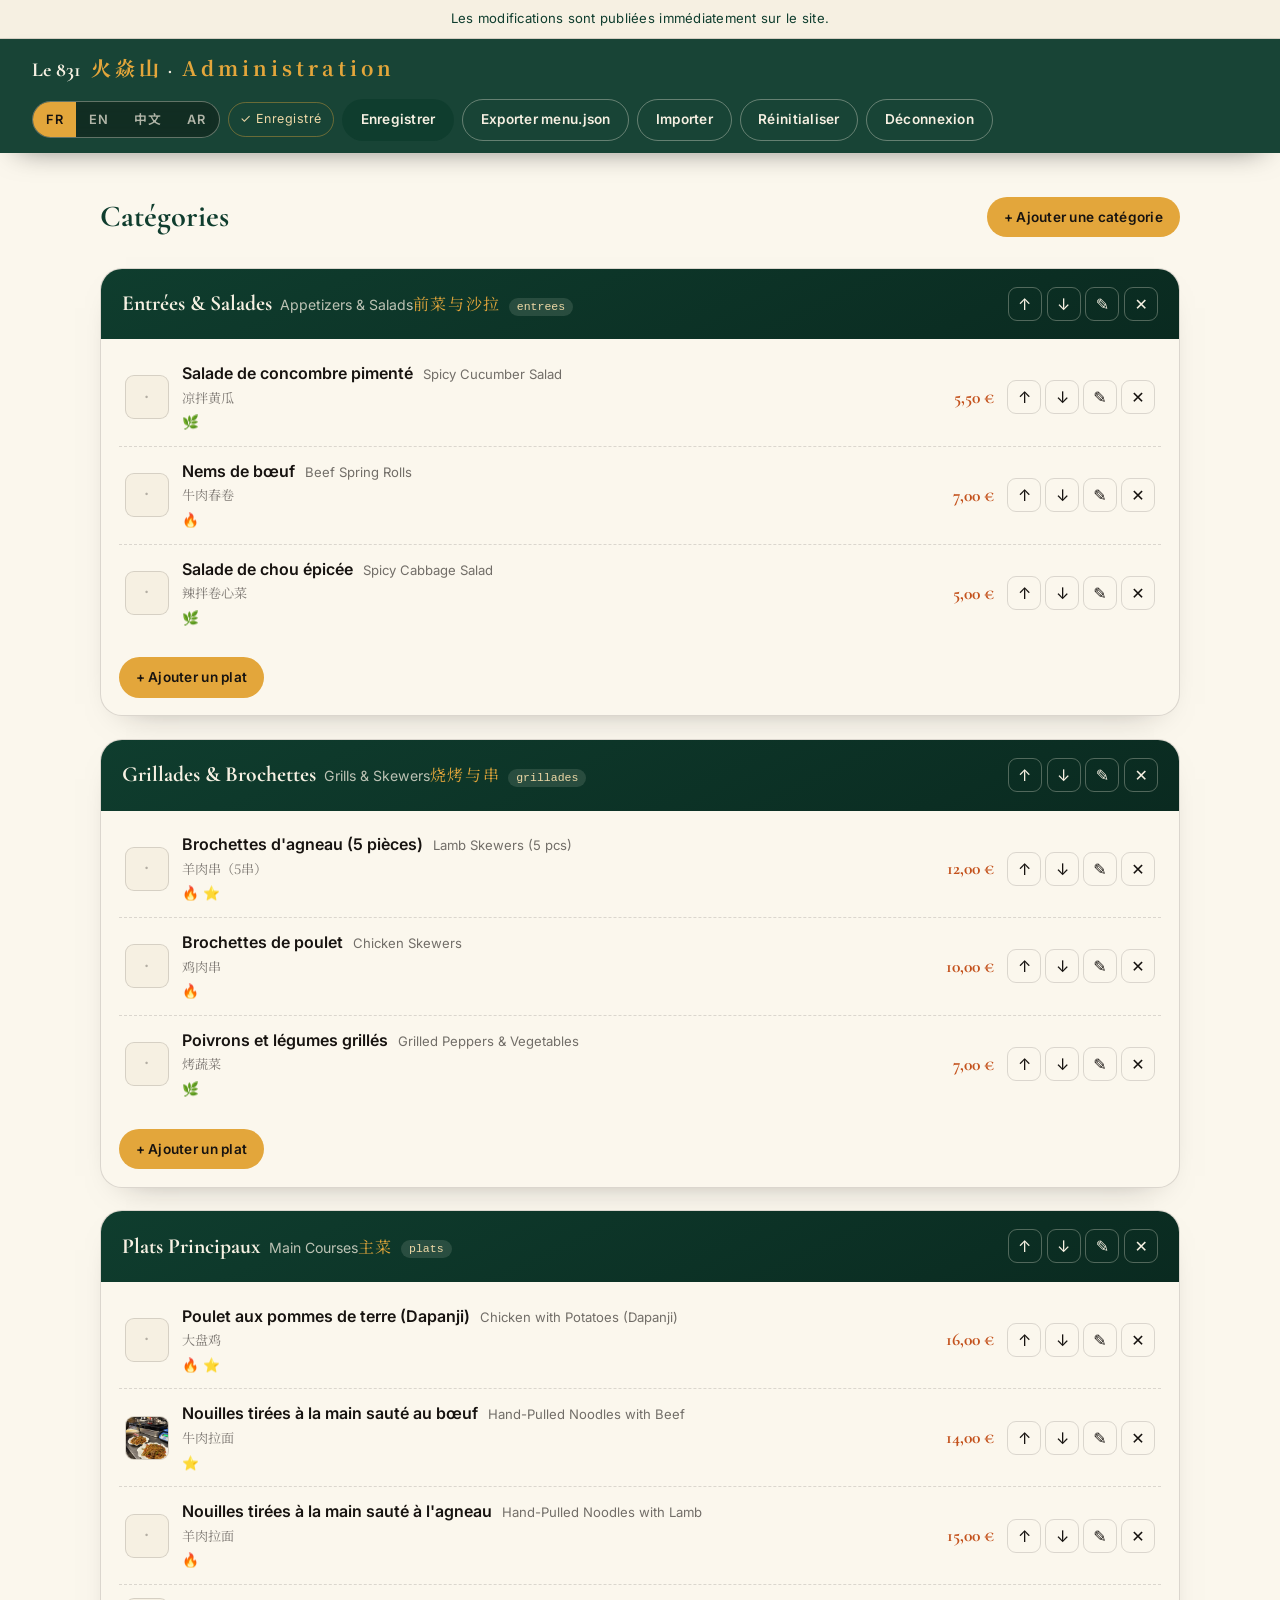
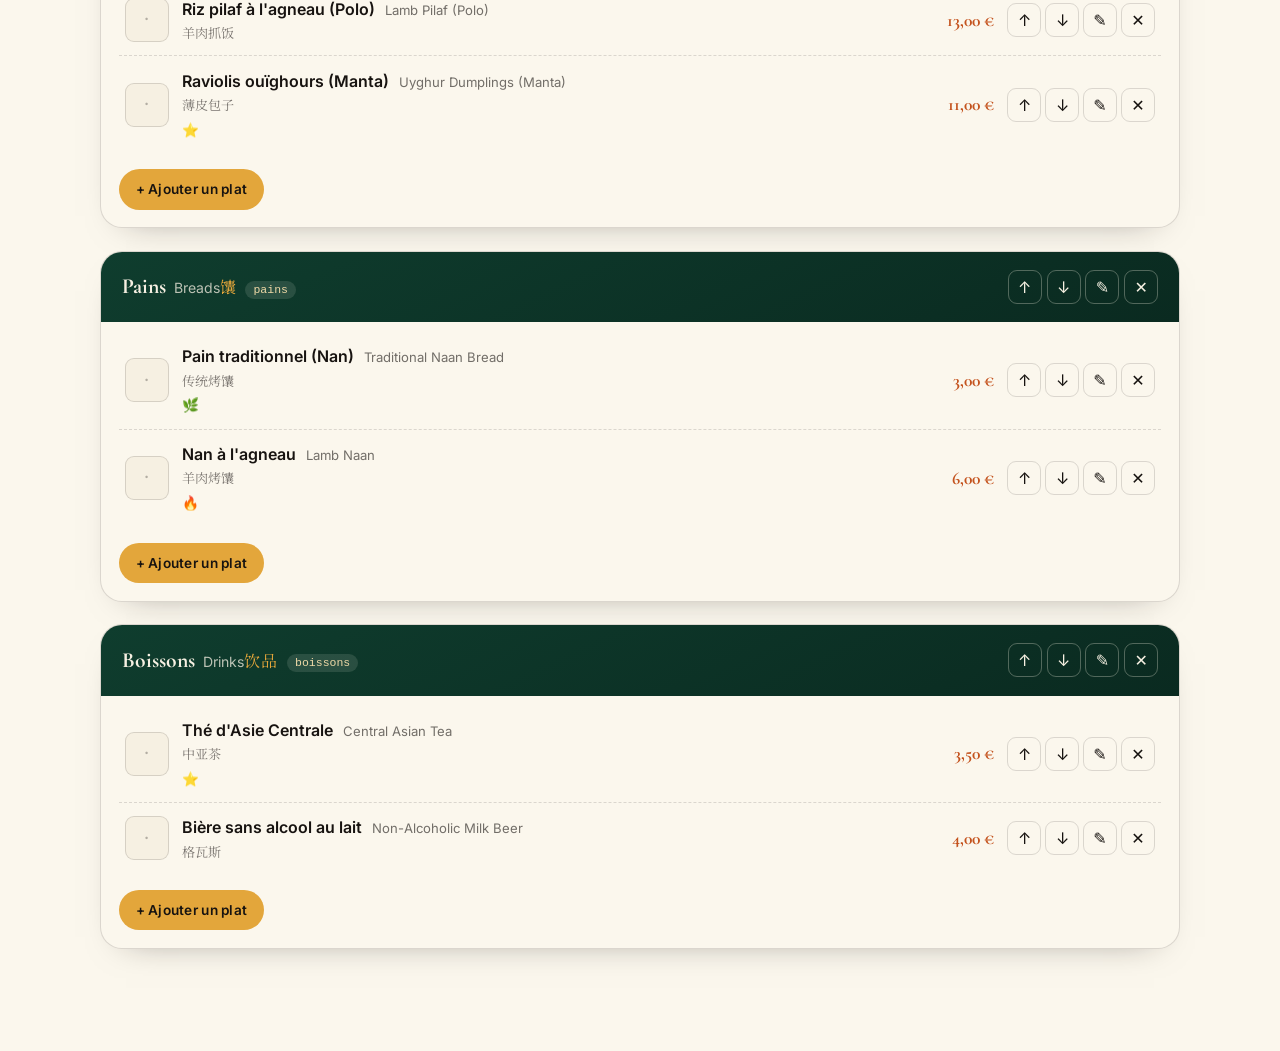
==== admin.html @ c9c0ef74 "Ajout admin menu (admin.html + server.js API /api/menu), design Braise & Jade, menu v4 - admin.html " ====
<!DOCTYPE html>
<html lang="fr">
<head>
  <meta charset="UTF-8">
  <meta name="viewport" content="width=device-width, initial-scale=1.0">
  <meta name="robots" content="noindex, nofollow">
  <title>Administration du menu — Le 831</title>
  <link rel="preconnect" href="https://fonts.googleapis.com">
  <link rel="preconnect" href="https://fonts.gstatic.com" crossorigin>
  <link href="https://fonts.googleapis.com/css2?family=Cormorant+Garamond:ital,wght@0,500;0,600;0,700;1,500&family=Inter:wght@400;500;600&family=Noto+Sans+SC:wght@400;500&family=Noto+Serif+SC:wght@600;700&family=Noto+Naskh+Arabic:wght@500;600;700&family=Noto+Sans+Arabic:wght@400;500&display=swap" rel="stylesheet">
  <link rel="stylesheet" href="assets/css/style.css">
  <style>
    /* ============ Administration — Braise & Jade (reprend les vars de style.css) ============ */
    body { background: var(--paper); }
    [hidden] { display: none !important; }

    .login {
      min-height: 100vh;
      display: grid;
      place-items: center;
      padding: 1.5rem;
      background:
        radial-gradient(90% 70% at 100% 0%, rgba(196, 83, 30, 0.18), transparent 60%),
        radial-gradient(90% 70% at 0% 100%, rgba(196, 146, 59, 0.16), transparent 55%),
        var(--ivory);
    }
    .login-card {
      width: min(420px, 100%);
      padding: 2.4rem 2rem;
      border-radius: var(--radius-lg);
      background: var(--paper);
      border: 1px solid var(--line);
      box-shadow: var(--shadow);
      text-align: center;
    }
    .login-card h1 {
      font-family: var(--font-display);
      font-size: 2rem;
      font-weight: 700;
      color: var(--jade);
    }
    .login-card .zh { font-family: "Noto Serif SC", serif; color: var(--gold); letter-spacing: 0.3em; }
    .login-sub { font-size: 0.9rem; color: rgba(23,19,16,0.6); margin: 0.4rem 0 1.6rem; }
    .login-card label { display: block; text-align: left; font-size: 0.78rem; font-weight: 600; letter-spacing: 0.1em; text-transform: uppercase; color: var(--ember); margin-bottom: 0.35rem; }
    .login-card input {
      width: 100%;
      padding: 0.75rem 1rem;
      font: inherit;
      border: 1.5px solid var(--line);
      border-radius: var(--radius);
      background: var(--ivory);
      margin-bottom: 1.1rem;
    }
    .login-card input:focus { border-color: var(--jade); outline: none; }
    .login-card .btn { width: 100%; }

    .admin-bar {
      position: sticky;
      top: 0;
      z-index: 50;
      display: flex;
      flex-wrap: wrap;
      align-items: center;
      gap: 0.7rem 1rem;
      padding: 0.8rem clamp(1rem, 4vw, 2rem);
      background: rgba(15, 61, 46, 0.96);
      backdrop-filter: blur(10px);
      color: var(--ivory);
      box-shadow: 0 1px 0 rgba(246,240,226,0.08), 0 12px 30px -18px rgba(0,0,0,0.6);
    }
    .admin-bar-brand {
      font-family: var(--font-display);
      font-size: 1.25rem;
      font-weight: 700;
      margin-right: auto;
      color: var(--ivory);
    }
    .admin-bar-brand span { font-family: "Noto Serif SC", serif; color: var(--gold-soft); letter-spacing: 0.2em; margin-left: 0.3rem; }
    .admin-bar-actions { display: flex; flex-wrap: wrap; align-items: center; gap: 0.5rem; }
    .admin-bar .btn { padding: 0.55rem 1.1rem; font-size: 0.85rem; }
    .admin-bar .btn-line { border-color: rgba(246,240,226,0.35); color: var(--ivory); }
    .admin-bar .btn-line:hover { border-color: var(--gold-soft); color: var(--gold-pale); }
    .status { font-size: 0.78rem; letter-spacing: 0.04em; color: var(--gold-pale); padding: 0.4rem 0.7rem; border: 1px solid rgba(227,166,59,0.4); border-radius: 999px; white-space: nowrap; }
    .status.err { color: var(--ember); border-color: rgba(196,83,30,0.5); }
    .publish-note { background: var(--ivory); border-bottom: 1px solid var(--line); color: var(--jade); font-size: 0.82rem; padding: 0.5rem clamp(1rem, 4vw, 2rem); text-align: center; letter-spacing: 0.02em; }

    .admin-main { width: min(1080px, 100% - 2rem); margin-inline: auto; padding-block: 2.4rem 5rem; }
    .toolbar { display: flex; align-items: center; justify-content: space-between; gap: 1rem; margin-bottom: 1.6rem; }
    .toolbar h2 { font-family: var(--font-display); font-size: 1.9rem; font-weight: 700; color: var(--jade); }

    .cat-card {
      border: 1px solid var(--line);
      border-radius: var(--radius-lg);
      background: var(--paper);
      box-shadow: 0 14px 34px -26px rgba(23,19,16,0.5);
      margin-bottom: 1.4rem;
      overflow: hidden;
    }
    .cat-head {
      display: flex;
      align-items: center;
      gap: 1rem;
      padding: 1.1rem 1.3rem;
      background: linear-gradient(155deg, var(--jade), var(--jade-deep));
      color: var(--ivory);
    }
    .cat-title { margin-right: auto; }
    .cat-name { font-family: var(--font-display); font-size: 1.35rem; font-weight: 700; }
    .cat-name-en { font-size: 0.88rem; opacity: 0.75; margin-left: 0.5rem; }
    .cat-zh { font-family: "Noto Serif SC", serif; color: var(--gold-soft); letter-spacing: 0.1em; }
    .cat-id { font-family: ui-monospace, monospace; font-size: 0.72rem; color: var(--gold-pale); background: rgba(246,240,226,0.12); padding: 0.15rem 0.5rem; border-radius: 999px; margin-left: 0.5rem; }
    .cat-actions { display: flex; gap: 0.3rem; }

    .icon-btn {
      display: inline-grid;
      place-items: center;
      width: 34px; height: 34px;
      border-radius: 9px;
      border: 1px solid var(--line);
      background: transparent;
      font-size: 1rem;
      line-height: 1;
      color: var(--ink);
      transition: all 0.2s var(--ease);
    }
    .cat-head .icon-btn { border-color: rgba(246,240,226,0.3); color: var(--ivory); }
    .icon-btn:hover { border-color: var(--gold-soft); color: var(--gold-soft); transform: translateY(-1px); }
    .icon-btn.danger:hover { border-color: var(--ember); color: var(--ember); background: rgba(196,83,30,0.1); }

    .items { padding: 0.6rem 1.1rem; }
    .item {
      display: grid;
      grid-template-columns: 44px 1fr auto auto;
      align-items: center;
      gap: 0.8rem;
      padding: 0.7rem 0.4rem;
      border-bottom: 1px dashed var(--line);
    }
    .item:last-child { border-bottom: none; }
    .item-thumb {
      width: 44px; height: 44px;
      border-radius: 9px;
      overflow: hidden;
      background: var(--ivory);
      border: 1px solid var(--line);
      display: grid; place-items: center;
      color: rgba(23,19,16,0.3);
      font-size: 1.2rem;
    }
    .item-thumb img { width: 100%; height: 100%; object-fit: cover; }
    .item-info { min-width: 0; }
    .item-name { font-weight: 600; }
    .item-name-en { font-size: 0.82rem; opacity: 0.6; font-weight: 400; margin-left: 0.4rem; }
    .item-cn { display: block; font-family: "Noto Serif SC", serif; font-size: 0.82rem; color: rgba(23,19,16,0.55); }
    .item-tags { font-size: 0.85rem; }
    .item-allergens { display: block; font-size: 0.72rem; color: rgba(23,19,16,0.5); margin-top: 0.1rem; }
    .item-price { font-family: var(--font-display); font-weight: 700; font-size: 1.1rem; color: var(--ember); white-space: nowrap; }
    .item-actions { display: flex; gap: 0.25rem; }
    .add-item { margin: 0.4rem 1.1rem 1.1rem; }

    .empty { color: rgba(23,19,16,0.5); font-style: italic; padding: 0.4rem 0.4rem; }

    /* Overlays / modals */
    .overlay {
      position: fixed;
      inset: 0;
      z-index: 200;
      display: grid;
      place-items: center;
      padding: 1rem;
      background: rgba(23,19,16,0.72);
      backdrop-filter: blur(6px);
      overflow-y: auto;
    }
    .modal {
      width: min(760px, 100%);
      max-height: calc(100vh - 2rem);
      overflow-y: auto;
      background: var(--paper);
      border-radius: var(--radius-lg);
      box-shadow: var(--shadow);
      border: 1px solid var(--line);
    }
    .modal-head {
      display: flex;
      align-items: center;
      justify-content: space-between;
      gap: 1rem;
      padding: 1.1rem 1.4rem;
      border-bottom: 1px solid var(--line);
      background: var(--ivory);
    }
    .modal-head h2 { font-family: var(--font-display); font-size: 1.5rem; color: var(--jade); }
    .modal-body { padding: 1.4rem; }
    .modal-foot {
      display: flex;
      justify-content: flex-end;
      gap: 0.6rem;
      padding: 1rem 1.4rem;
      border-top: 1px solid var(--line);
      background: var(--ivory);
    }
    .fieldset { border: 1px solid var(--line); border-radius: var(--radius); padding: 1rem 1.1rem 1.2rem; margin-bottom: 1.1rem; }
    .fieldset legend { font-size: 0.76rem; font-weight: 700; letter-spacing: 0.14em; text-transform: uppercase; color: var(--ember); padding: 0 0.5rem; }
    .fieldset label { display: block; font-size: 0.82rem; font-weight: 600; color: rgba(23,19,16,0.75); margin-bottom: 0.9rem; }
    .fieldset input[type="text"], .fieldset input[type="url"], .fieldset textarea {
      width: 100%;
      margin-top: 0.3rem;
      padding: 0.6rem 0.8rem;
      font: inherit;
      font-size: 0.95rem;
      border: 1.5px solid var(--line);
      border-radius: 9px;
      background: var(--ivory);
      resize: vertical;
    }
    .fieldset input:focus, .fieldset textarea:focus { border-color: var(--jade); outline: none; }
    .grid-3 { display: grid; gap: 0.9rem; }
    .grid-2 { display: grid; gap: 0.9rem; }
    .grid-4 { display: grid; gap: 0.9rem; }
    @media (min-width: 720px) { .grid-3 { grid-template-columns: 1fr 1fr 1fr; } .grid-2 { grid-template-columns: 1fr 1fr; } .grid-4 { grid-template-columns: 1fr 1fr 1fr 1fr; } }
    .chk { display: flex !important; align-items: center; gap: 0.5rem; font-weight: 500 !important; font-size: 0.95rem !important; color: var(--ink) !important; }
    .chk input { accent-color: var(--jade); width: auto; }
    .hint { font-size: 0.8rem; color: rgba(23,19,16,0.55); margin-top: 0.4rem; }

    /* Prix par taille */
    .price-row {
      display: grid;
      grid-template-columns: 1fr 1fr 34px;
      gap: 0.5rem;
      align-items: center;
      margin-bottom: 0.5rem;
    }
    .price-row select, .price-row input[type="text"] {
      width: 100%;
      padding: 0.55rem 0.7rem;
      font: inherit;
      font-size: 0.92rem;
      border: 1.5px solid var(--line);
      border-radius: 9px;
      background: var(--ivory);
    }
    .price-row select:focus, .price-row input:focus { border-color: var(--jade); outline: none; }
    .price-row select:disabled { color: rgba(23,19,16,0.4); background: rgba(23,19,16,0.04); }
    .price-row .icon-btn { border-color: var(--line); }
    .price-row .icon-btn:disabled { opacity: 0.35; cursor: not-allowed; }
    .add-size { margin-top: 0.4rem; }

    /* Allergènes (chips) */
    .allergen-chips { display: flex; flex-wrap: wrap; gap: 0.45rem; }
    .allergen-chip {
      padding: 0.4rem 0.85rem;
      border-radius: 999px;
      border: 1.5px solid var(--line);
      background: var(--paper);
      font-size: 0.82rem;
      font-weight: 500;
      color: var(--ink);
      transition: all 0.2s var(--ease);
    }
    .allergen-chip:hover { border-color: var(--jade); }
    .allergen-chip[aria-pressed="true"] {
      background: var(--jade);
      border-color: var(--jade);
      color: var(--ivory);
    }

    .photo-row { display: grid; gap: 1rem; }
    @media (min-width: 720px) { .photo-row { grid-template-columns: 180px 1fr; } }
    .photo-preview {
      aspect-ratio: 4 / 3;
      border: 1px dashed var(--line);
      border-radius: var(--radius);
      display: grid;
      place-items: center;
      overflow: hidden;
      background: var(--ivory);
      color: rgba(23,19,16,0.35);
    }
    .photo-preview img { width: 100%; height: 100%; object-fit: cover; }
    .photo-modes { display: flex; flex-direction: column; gap: 0.7rem; }
    .photo-modes .btn { align-self: flex-start; }

    .gallery-grid-admin {
      display: grid;
      grid-template-columns: repeat(auto-fill, minmax(110px, 1fr));
      gap: 0.6rem;
    }
    .gallery-thumb {
      padding: 0;
      border: 2px solid transparent;
      border-radius: 10px;
      overflow: hidden;
      aspect-ratio: 4 / 3;
      background: var(--jade-deep);
      cursor: pointer;
      position: relative;
    }
    .gallery-thumb:hover, .gallery-thumb:focus-visible { border-color: var(--gold-soft); }
    .gallery-thumb img { width: 100%; height: 100%; object-fit: cover; display: block; }
    .gallery-thumb span {
      position: absolute;
      inset: auto 0 0 0;
      padding: 0.9rem 0.4rem 0.3rem;
      font-size: 0.68rem;
      color: var(--ivory);
      background: linear-gradient(transparent, rgba(23,19,16,0.8));
      text-align: left;
    }

    .import-box textarea {
      width: 100%;
      min-height: 180px;
      font-family: ui-monospace, monospace;
      font-size: 0.82rem;
      padding: 0.8rem;
      border: 1.5px solid var(--line);
      border-radius: 9px;
      background: var(--ivory);
      resize: vertical;
    }
    .import-actions { display: flex; flex-wrap: wrap; gap: 0.6rem; margin-top: 1rem; }

    .err { color: var(--ember); font-size: 0.85rem; margin: 0.5rem 0 0.8rem; }
    .ok { color: var(--jade); font-size: 0.85rem; margin: 0.5rem 0 0.8rem; }

    .toast {
      position: fixed;
      left: 50%;
      bottom: 1.5rem;
      transform: translateX(-50%) translateY(20px);
      background: var(--jade);
      color: var(--ivory);
      padding: 0.7rem 1.3rem;
      border-radius: 999px;
      font-size: 0.9rem;
      box-shadow: var(--shadow);
      opacity: 0;
      pointer-events: none;
      transition: opacity 0.3s var(--ease), transform 0.3s var(--ease);
      z-index: 400;
    }
    .toast.show { opacity: 1; transform: translateX(-50%) translateY(0); }

    .btn-danger { background: var(--ember); color: var(--ivory); }
    .btn-danger:hover { background: var(--clay); }
    .btn-sm { padding: 0.5rem 1rem; font-size: 0.85rem; }
  </style>
</head>
<body>

  <!-- ============ Application ============ -->
  <div id="app" hidden>
    <div class="publish-note" data-i18n="note.publish">Les modifications sont publiées immédiatement sur le site.</div>
    <header class="admin-bar">
      <div class="admin-bar-brand">Le 831 <span>火焱山</span> · <span data-i18n="brand.admin">Administration</span></div>
      <div class="admin-bar-actions">
        <div class="lang-switch" role="group" aria-label="Language selector / Sélecteur de langue / 语言选择">
          <button type="button" data-lang="fr" aria-pressed="true">FR</button>
          <button type="button" data-lang="en" aria-pressed="false">EN</button>
          <button type="button" data-lang="cn" aria-pressed="false">中文</button>
          <button type="button" data-lang="ar" aria-pressed="false">AR</button>
        </div>
        <span id="status" class="status">—</span>
        <button id="btn-save" class="btn btn-solid btn-sm" data-i18n="btn.save">Enregistrer</button>
        <button id="btn-export" class="btn btn-line btn-sm" data-i18n="btn.export">Exporter menu.json</button>
        <button id="btn-import" class="btn btn-line btn-sm" data-i18n="btn.import">Importer</button>
        <button id="btn-reset" class="btn btn-line btn-sm" data-i18n="btn.reset">Réinitialiser</button>
        <button id="btn-logout" class="btn btn-line btn-sm" data-i18n="btn.logout">Déconnexion</button>
      </div>
    </header>

    <main class="admin-main">
      <div class="toolbar">
        <h2 data-i18n="list.categories">Catégories</h2>
        <button id="btn-add-cat" class="btn btn-gold btn-sm" data-i18n="btn.addCat">+ Ajouter une catégorie</button>
      </div>
      <div id="categories"></div>
    </main>

    <!-- Éditeur de plat -->
    <div id="editor" class="overlay" role="dialog" aria-modal="true" hidden>
      <div class="modal">
        <header class="modal-head">
          <h2 id="editor-title">Ajouter un plat</h2>
          <button type="button" class="icon-btn" data-close-editor title="Fermer" data-i18n-attr="title:common.close">✕</button>
        </header>
        <div class="modal-body">
          <fieldset class="fieldset">
            <legend data-i18n="field.name">Nom</legend>
            <div class="grid-4">
              <label><span data-i18n="field.fr">Français</span> <input id="f-name-fr" type="text"></label>
              <label><span data-i18n="field.en">English</span> <input id="f-name-en" type="text"></label>
              <label><span data-i18n="field.cn">中文</span> <input id="f-name-cn" type="text" lang="zh"></label>
              <label><span data-i18n="field.ar">العربية</span> <input id="f-name-ar" type="text" lang="ar" dir="rtl"></label>
            </div>
          </fieldset>
          <fieldset class="fieldset">
            <legend data-i18n="field.desc">Description</legend>
            <div class="grid-4">
              <label><span data-i18n="field.fr">Français</span> <textarea id="f-desc-fr" rows="3"></textarea></label>
              <label><span data-i18n="field.en">English</span> <textarea id="f-desc-en" rows="3"></textarea></label>
              <label><span data-i18n="field.cn">中文</span> <textarea id="f-desc-cn" rows="3" lang="zh"></textarea></label>
              <label><span data-i18n="field.ar">العربية</span> <textarea id="f-desc-ar" rows="3" lang="ar" dir="rtl"></textarea></label>
            </div>
          </fieldset>
          <fieldset class="fieldset">
            <legend data-i18n="field.prices">Prix par taille</legend>
            <div id="price-rows"></div>
            <button type="button" class="btn btn-line btn-sm add-size" id="btn-add-size" data-i18n="btn.addSize">+ Ajouter une taille</button>
            <p class="hint" data-i18n="hint.prices">1 à 3 tailles par plat. Une seule taille = prix affiché seul, sans mention. Virgule ou point acceptés — exporté au format « X,XX € ».</p>
          </fieldset>
          <div class="grid-2">
            <fieldset class="fieldset">
              <legend data-i18n="field.badges">Badges</legend>
              <label class="chk"><input type="checkbox" id="f-tag-spicy"> 🔥 <span data-i18n="badge.spicy">Épicé</span></label>
              <label class="chk"><input type="checkbox" id="f-tag-veggie"> 🌿 <span data-i18n="badge.veggie">Végétarien</span></label>
              <label class="chk"><input type="checkbox" id="f-tag-signature"> ⭐ <span data-i18n="badge.signature">Signature</span></label>
            </fieldset>
            <fieldset class="fieldset">
              <legend data-i18n="field.allergens">Allergènes</legend>
              <div id="allergen-chips" class="allergen-chips"></div>
              <p class="hint" data-i18n="hint.allergens">Sélectionnez les allergènes présents dans le plat (optionnel).</p>
            </fieldset>
          </div>
          <fieldset class="fieldset">
            <legend data-i18n="field.photo">Photo</legend>
            <div class="photo-row">
              <div class="photo-preview" id="photo-preview"><span>—</span></div>
              <div class="photo-modes">
                <button type="button" class="btn btn-line btn-sm" id="btn-gallery" data-i18n="btn.gallery">🖼 Choisir parmi les images du site</button>
                <label><span data-i18n="field.url">URL externe</span> <input id="f-photo-url" type="url" placeholder="https://…"></label>
                <label><span data-i18n="field.upload">Upload local (redimensionné)</span> <input id="f-photo-file" type="file" accept="image/*"></label>
                <button type="button" class="btn btn-line btn-sm" id="btn-photo-clear" data-i18n="btn.removePhoto">Retirer la photo</button>
              </div>
            </div>
            <p class="hint" data-i18n="hint.photo">Note : préférez un chemin existant ou une URL pour la performance ; un upload est stocké en data URI (gonfle le fichier JSON).</p>
          </fieldset>
        </div>
        <footer class="modal-foot">
          <button type="button" class="btn btn-line" data-close-editor data-i18n="btn.cancel">Annuler</button>
          <button type="button" class="btn btn-solid" id="btn-editor-save" data-i18n="btn.saveDish">Enregistrer le plat</button>
        </footer>
      </div>
    </div>

    <!-- Éditeur de catégorie -->
    <div id="cat-editor" class="overlay" role="dialog" aria-modal="true" hidden>
      <div class="modal" style="max-width: 560px;">
        <header class="modal-head">
          <h2 id="cat-editor-title">Catégorie</h2>
          <button type="button" class="icon-btn" data-close-cat title="Fermer" data-i18n-attr="title:common.close">✕</button>
        </header>
        <div class="modal-body">
          <fieldset class="fieldset">
            <legend data-i18n="field.label">Libellé</legend>
            <div class="grid-4">
              <label><span data-i18n="field.fr">Français</span> <input id="c-label-fr" type="text"></label>
              <label><span data-i18n="field.en">English</span> <input id="c-label-en" type="text"></label>
              <label><span data-i18n="field.cn">中文</span> <input id="c-label-cn" type="text" lang="zh"></label>
              <label><span data-i18n="field.ar">العربية</span> <input id="c-label-ar" type="text" lang="ar" dir="rtl"></label>
            </div>
          </fieldset>
          <fieldset class="fieldset">
            <legend data-i18n="field.slug">Identifiant (slug)</legend>
            <label><input id="c-id" type="text" placeholder="auto"></label>
            <p class="hint" data-i18n="hint.slug">Généré automatiquement depuis le libellé FR ; modifiable à la main (unique, sans espaces).</p>
          </fieldset>
        </div>
        <footer class="modal-foot">
          <button type="button" class="btn btn-line" data-close-cat data-i18n="btn.cancel">Annuler</button>
          <button type="button" class="btn btn-solid" id="btn-cat-save" data-i18n="btn.save">Enregistrer</button>
        </footer>
      </div>
    </div>

    <!-- Galerie d'images existantes -->
    <div id="gallery-picker" class="overlay" role="dialog" aria-modal="true" hidden>
      <div class="modal">
        <header class="modal-head">
          <h2 data-i18n="gallery.title">Choisir une image</h2>
          <button type="button" class="icon-btn" data-close-gallery title="Fermer" data-i18n-attr="title:common.close">✕</button>
        </header>
        <div class="modal-body">
          <div class="gallery-grid-admin" id="gallery-grid-admin"></div>
        </div>
      </div>
    </div>

    <!-- Importer -->
    <div id="import-panel" class="overlay" role="dialog" aria-modal="true" hidden>
      <div class="modal">
        <header class="modal-head">
          <h2 data-i18n="import.title">Importer un menu.json</h2>
          <button type="button" class="icon-btn" data-close-import title="Fermer" data-i18n-attr="title:common.close">✕</button>
        </header>
        <div class="modal-body">
          <div class="import-box">
            <p class="hint" data-i18n="import.hint">Collez le contenu JSON, ou choisissez un fichier :</p>
            <textarea id="import-text" placeholder='{ "version": 2, "categories": [ … ] }'></textarea>
            <input type="file" id="import-file" accept=".json,application/json">
            <p id="import-msg" hidden></p>
          </div>
        </div>
        <footer class="modal-foot">
          <button type="button" class="btn btn-line" data-close-import data-i18n="btn.cancel">Annuler</button>
          <button type="button" class="btn btn-solid" id="btn-import-apply" data-i18n="btn.import">Importer</button>
        </footer>
      </div>
    </div>

    <!-- Token administrateur -->
    <div id="token-modal" class="overlay" role="dialog" aria-modal="true" hidden>
      <div class="modal" style="max-width: 460px;">
        <header class="modal-head">
          <h2 data-i18n="token.title">Token administrateur</h2>
          <button type="button" class="icon-btn" data-close-token title="Fermer" data-i18n-attr="title:common.close">✕</button>
        </header>
        <div class="modal-body">
          <p class="hint" data-i18n="token.hint">Saisissez le mot de passe d'administration pour publier vos modifications. Il n'est conservé que pour cette session.</p>
          <fieldset class="fieldset">
            <legend data-i18n="field.password">Mot de passe</legend>
            <label><input id="token-input" type="password" autocomplete="current-password"></label>
          </fieldset>
          <p id="token-error" class="err" hidden></p>
        </div>
        <footer class="modal-foot">
          <button type="button" class="btn btn-line" data-close-token data-i18n="btn.cancel">Annuler</button>
          <button type="button" class="btn btn-solid" id="btn-token-save" data-i18n="btn.validate">Valider</button>
        </footer>
      </div>
    </div>
  </div>

  <div id="toast" class="toast" role="status" aria-live="polite"></div>

  <script>
  (function () {
    "use strict";

    /* ============ Internationalisation FR / EN / 中文 ============ */
    const LANG_KEY = "le831-admin-lang";
    const SUPPORTED_LANGS = ["fr", "en", "cn", "ar"];
    var lang = "fr";
    try {
      var savedLang = localStorage.getItem(LANG_KEY);
      if (savedLang && SUPPORTED_LANGS.indexOf(savedLang) !== -1) lang = savedLang;
    } catch (e) { /* stockage indisponible */ }

    const I18N_ADMIN = {
      fr: {
        title: "Administration du menu — Le 831",
        "brand.admin": "Administration",
        "note.publish": "Les modifications sont publiées immédiatement sur le site.",
        "btn.save": "Enregistrer",
        "btn.export": "Exporter menu.json",
        "btn.import": "Importer",
        "btn.reset": "Réinitialiser",
        "btn.logout": "Déconnexion",
        "btn.addCat": "+ Ajouter une catégorie",
        "btn.addItem": "+ Ajouter un plat",
        "btn.addSize": "+ Ajouter une taille",
        "btn.cancel": "Annuler",
        "btn.saveDish": "Enregistrer le plat",
        "btn.validate": "Valider",
        "btn.gallery": "🖼 Choisir parmi les images du site",
        "btn.removePhoto": "Retirer la photo",
        "btn.up": "Monter",
        "btn.down": "Descendre",
        "btn.edit": "Modifier",
        "btn.delete": "Supprimer",
        "btn.rename": "Renommer",
        "btn.removeSize": "Retirer la taille",
        "list.categories": "Catégories",
        "editor.add": "Ajouter un plat",
        "editor.edit": "Modifier le plat",
        "cat.title": "Catégorie",
        "cat.rename": "Renommer la catégorie",
        "cat.new": "Nouvelle catégorie",
        "field.name": "Nom",
        "field.desc": "Description",
        "field.prices": "Prix par taille",
        "field.badges": "Badges",
        "field.allergens": "Allergènes",
        "field.photo": "Photo",
        "field.label": "Libellé",
        "field.slug": "Identifiant (slug)",
        "field.password": "Mot de passe",
        "field.url": "URL externe",
        "field.upload": "Upload local (redimensionné)",
        "field.fr": "Français",
        "field.en": "English",
        "field.cn": "中文",
        "field.ar": "العربية",
        "badge.spicy": "Épicé",
        "badge.veggie": "Végétarien",
        "badge.signature": "Signature",
        "hint.prices": "1 à 3 tailles par plat. Une seule taille = prix affiché seul, sans mention. Virgule ou point acceptés — exporté au format « X,XX € ».",
        "hint.allergens": "Sélectionnez les allergènes présents dans le plat (optionnel).",
        "hint.photo": "Note : préférez un chemin existant ou une URL pour la performance ; un upload est stocké en data URI (gonfle le fichier JSON).",
        "hint.slug": "Généré automatiquement depuis le libellé FR ; modifiable à la main (unique, sans espaces).",
        "import.hint": "Collez le contenu JSON, ou choisissez un fichier :",
        "import.title": "Importer un menu.json",
        "import.empty": "Veuillez coller du JSON ou choisir un fichier.",
        "import.invalidJson": "JSON invalide : {err}",
        "import.invalidSchema": "Schéma invalide — {err}",
        "token.title": "Token administrateur",
        "token.hint": "Saisissez le mot de passe d'administration pour publier vos modifications. Il n'est conservé que pour cette session.",
        "token.required": "Veuillez saisir un token.",
        "gallery.title": "Choisir une image",
        "common.close": "Fermer",
        "photo.preview": "Aperçu",
        "size.none": "— sans taille —",
        "status.saved": "✓ Enregistré",
        "status.dirty": "● Modifié (non publié)",
        "status.loading": "Rechargement…",
        "status.saving": "Enregistrement…",
        "status.error": "Erreur",
        "status.network": "réseau (API injoignable)",
        "toast.fileImage": "Fichier image requis",
        "toast.resized": "Image redimensionnée ({w}×{h})",
        "toast.readImage": "Impossible de lire l'image",
        "toast.nameRequired": "Le nom FR est requis",
        "toast.priceRequired": "Le prix #{n} est requis",
        "toast.priceInvalid": "Prix #{n} invalide",
        "toast.sizeRequired": "Choisissez une taille pour chaque ligne",
        "toast.duplicateSize": "Tailles en double",
        "toast.exported": "menu.json téléchargé",
        "toast.imported": "Menu importé ✓",
        "toast.reloaded": "Menu rechargé depuis le serveur",
        "toast.labelRequired": "Le libellé FR est requis",
        "toast.duplicateId": "Identifiant déjà utilisé : {id}",
        "toast.published": "Menu publié ✓",
        "toast.network": "Erreur réseau — API injoignable",
        "toast.tokenCleared": "Token effacé — il sera redemandé à la prochaine publication.",
        "confirm.deleteCategory": "Supprimer la catégorie « {name} » et ses {n} plat(s) ?",
        "confirm.deleteDish": "Supprimer le plat « {name} » ?",
        "confirm.reload": "Recharger la version publiée du serveur ? Vos modifications non publiées seront perdues.",
        "empty.noItems": "Aucun plat.",
        "empty.noCategory": "Aucune catégorie. Cliquez sur « + Ajouter une catégorie ».",
        "dish.allergens": "Allergènes",
        "val.notObject": "Format invalide : objet JSON attendu.",
        "val.noCategories": "Champ « categories » manquant ou non-tableau.",
        "val.empty": "Aucune catégorie dans le fichier.",
        "val.catIdMissing": "Catégorie #{n} : identifiant (id) manquant.",
        "val.catLabel": "Catégorie « {id} » : libellés FR/EN/CN requis.",
        "val.catItems": "Catégorie « {id} » : champ « items » manquant.",
        "val.itemObject": "Catégorie « {id} », plat #{n} : objet attendu.",
        "val.itemName": "Catégorie « {id} », plat #{n} : nom FR/EN/CN requis.",
        "val.itemDesc": "Catégorie « {id} », plat #{n} : description FR/EN/CN requise.",
        "val.itemPrices": "Catégorie « {id} », plat #{n} : champ « prices » (1 à 3 tailles) ou ancien « price » manquant.",
        "val.pricesCount": "Catégorie « {id} », plat #{n} : « prices » doit contenir entre 1 et 3 entrées.",
        "val.priceMissing": "Catégorie « {id} », plat #{n} : prix #{k} manquant.",
        "val.sizeInvalid": "Catégorie « {id} », plat #{n} : taille #{k} invalide.",
        "val.allergensArray": "Catégorie « {id} », plat #{n} : « allergens » doit être un tableau.",
        "val.tagsArray": "Catégorie « {id} », plat #{n} : « tags » doit être un tableau.",
        "val.photoSrc": "Catégorie « {id} », plat #{n} : photo.src manquant."
      },
      en: {
        title: "Menu Administration — Le 831",
        "brand.admin": "Administration",
        "note.publish": "Changes are published immediately on the website.",
        "btn.save": "Save",
        "btn.export": "Export menu.json",
        "btn.import": "Import",
        "btn.reset": "Reset",
        "btn.logout": "Log out",
        "btn.addCat": "+ Add a category",
        "btn.addItem": "+ Add a dish",
        "btn.addSize": "+ Add a size",
        "btn.cancel": "Cancel",
        "btn.saveDish": "Save dish",
        "btn.validate": "Validate",
        "btn.gallery": "🖼 Choose from site images",
        "btn.removePhoto": "Remove photo",
        "btn.up": "Move up",
        "btn.down": "Move down",
        "btn.edit": "Edit",
        "btn.delete": "Delete",
        "btn.rename": "Rename",
        "btn.removeSize": "Remove size",
        "list.categories": "Categories",
        "editor.add": "Add a dish",
        "editor.edit": "Edit dish",
        "cat.title": "Category",
        "cat.rename": "Rename category",
        "cat.new": "New category",
        "field.name": "Name",
        "field.desc": "Description",
        "field.prices": "Price by size",
        "field.badges": "Badges",
        "field.allergens": "Allergens",
        "field.photo": "Photo",
        "field.label": "Label",
        "field.slug": "Identifier (slug)",
        "field.password": "Password",
        "field.url": "External URL",
        "field.upload": "Local upload (resized)",
        "field.fr": "French",
        "field.en": "English",
        "field.cn": "Chinese",
        "field.ar": "Arabic",
        "badge.spicy": "Spicy",
        "badge.veggie": "Vegetarian",
        "badge.signature": "Signature",
        "hint.prices": "1 to 3 sizes per dish. A single size = price shown alone, without mention. Comma or dot accepted — exported as « X,XX € ».",
        "hint.allergens": "Select the allergens present in the dish (optional).",
        "hint.photo": "Note: prefer an existing path or URL for performance; an upload is stored as a data URI (bloats the JSON file).",
        "hint.slug": "Generated automatically from the FR label; editable by hand (unique, no spaces).",
        "import.hint": "Paste the JSON content, or choose a file:",
        "import.title": "Import menu.json",
        "import.empty": "Please paste JSON or choose a file.",
        "import.invalidJson": "Invalid JSON: {err}",
        "import.invalidSchema": "Invalid schema — {err}",
        "token.title": "Admin token",
        "token.hint": "Enter the admin password to publish your changes. It is only kept for this session.",
        "token.required": "Please enter a token.",
        "gallery.title": "Choose an image",
        "common.close": "Close",
        "photo.preview": "Preview",
        "size.none": "— no size —",
        "status.saved": "✓ Saved",
        "status.dirty": "● Modified (unpublished)",
        "status.loading": "Reloading…",
        "status.saving": "Saving…",
        "status.error": "Error",
        "status.network": "network (API unreachable)",
        "toast.fileImage": "Image file required",
        "toast.resized": "Image resized ({w}×{h})",
        "toast.readImage": "Unable to read the image",
        "toast.nameRequired": "The FR name is required",
        "toast.priceRequired": "Price #{n} is required",
        "toast.priceInvalid": "Price #{n} is invalid",
        "toast.sizeRequired": "Choose a size for each row",
        "toast.duplicateSize": "Duplicate sizes",
        "toast.exported": "menu.json downloaded",
        "toast.imported": "Menu imported ✓",
        "toast.reloaded": "Menu reloaded from the server",
        "toast.labelRequired": "The FR label is required",
        "toast.duplicateId": "Identifier already in use: {id}",
        "toast.published": "Menu published ✓",
        "toast.network": "Network error — API unreachable",
        "toast.tokenCleared": "Token cleared — it will be requested again on next publish.",
        "confirm.deleteCategory": "Delete category « {name} » and its {n} dish(es)?",
        "confirm.deleteDish": "Delete dish « {name} »?",
        "confirm.reload": "Reload the published version from the server? Your unpublished changes will be lost.",
        "empty.noItems": "No dishes.",
        "empty.noCategory": "No categories. Click « + Add a category ».",
        "dish.allergens": "Allergens",
        "val.notObject": "Invalid format: expected a JSON object.",
        "val.noCategories": "Field « categories » missing or not an array.",
        "val.empty": "No category in the file.",
        "val.catIdMissing": "Category #{n}: missing identifier (id).",
        "val.catLabel": "Category « {id} »: FR/EN/CN labels required.",
        "val.catItems": "Category « {id} »: field « items » missing.",
        "val.itemObject": "Category « {id} », dish #{n}: expected an object.",
        "val.itemName": "Category « {id} », dish #{n}: FR/EN/CN name required.",
        "val.itemDesc": "Category « {id} », dish #{n}: FR/EN/CN description required.",
        "val.itemPrices": "Category « {id} », dish #{n}: field « prices » (1 to 3 sizes) or legacy « price » missing.",
        "val.pricesCount": "Category « {id} », dish #{n}: « prices » must contain between 1 and 3 entries.",
        "val.priceMissing": "Category « {id} », dish #{n}: price #{k} missing.",
        "val.sizeInvalid": "Category « {id} », dish #{n}: size #{k} invalid.",
        "val.allergensArray": "Category « {id} », dish #{n}: « allergens » must be an array.",
        "val.tagsArray": "Category « {id} », dish #{n}: « tags » must be an array.",
        "val.photoSrc": "Category « {id} », dish #{n}: photo.src missing."
      },
      cn: {
        title: "菜单管理 — 火焱山 Le 831",
        "brand.admin": "管理",
        "note.publish": "修改会立即发布到网站。",
        "btn.save": "保存",
        "btn.export": "导出 menu.json",
        "btn.import": "导入",
        "btn.reset": "重置",
        "btn.logout": "退出登录",
        "btn.addCat": "+ 添加分类",
        "btn.addItem": "+ 添加菜品",
        "btn.addSize": "+ 添加规格",
        "btn.cancel": "取消",
        "btn.saveDish": "保存菜品",
        "btn.validate": "确认",
        "btn.gallery": "🖼 从网站图片中选择",
        "btn.removePhoto": "移除图片",
        "btn.up": "上移",
        "btn.down": "下移",
        "btn.edit": "编辑",
        "btn.delete": "删除",
        "btn.rename": "重命名",
        "btn.removeSize": "移除规格",
        "list.categories": "分类",
        "editor.add": "添加菜品",
        "editor.edit": "编辑菜品",
        "cat.title": "分类",
        "cat.rename": "重命名分类",
        "cat.new": "新建分类",
        "field.name": "名称",
        "field.desc": "描述",
        "field.prices": "按规格定价",
        "field.badges": "标签",
        "field.allergens": "过敏原",
        "field.photo": "图片",
        "field.label": "名称",
        "field.slug": "标识符（slug）",
        "field.password": "密码",
        "field.url": "外部链接",
        "field.upload": "本地上传（自动缩放）",
        "field.fr": "法语",
        "field.en": "英语",
        "field.cn": "中文",
        "field.ar": "阿拉伯语",
        "badge.spicy": "辣",
        "badge.veggie": "素食",
        "badge.signature": "招牌",
        "hint.prices": "每道菜 1 到 3 个规格。只有一个规格时，价格单独显示，不标注规格。接受逗号或小数点 — 导出为「 X,XX € 」格式。",
        "hint.allergens": "请选择菜品中含有的过敏原（可选）。",
        "hint.photo": "提示：为提升性能，建议使用已有路径或外部链接；上传的图片会以 data URI 形式存储（会增大 JSON 文件）。",
        "hint.slug": "根据法语名称自动生成；可手动修改（需唯一，不含空格）。",
        "import.hint": "粘贴 JSON 内容，或选择文件：",
        "import.title": "导入 menu.json",
        "import.empty": "请粘贴 JSON 或选择一个文件。",
        "import.invalidJson": "JSON 无效：{err}",
        "import.invalidSchema": "结构无效 — {err}",
        "token.title": "管理员令牌",
        "token.hint": "请输入管理密码以发布您的修改。密码仅在本会话中保留。",
        "token.required": "请输入令牌。",
        "gallery.title": "选择图片",
        "common.close": "关闭",
        "photo.preview": "预览",
        "size.none": "— 无规格 —",
        "status.saved": "✓ 已保存",
        "status.dirty": "● 已修改（未发布）",
        "status.loading": "重新加载中…",
        "status.saving": "保存中…",
        "status.error": "错误",
        "status.network": "网络（API 无法访问）",
        "toast.fileImage": "需要图片文件",
        "toast.resized": "图片已缩放（{w}×{h}）",
        "toast.readImage": "无法读取图片",
        "toast.nameRequired": "必须填写法语名称",
        "toast.priceRequired": "第 {n} 个价格必填",
        "toast.priceInvalid": "第 {n} 个价格无效",
        "toast.sizeRequired": "请为每一行选择规格",
        "toast.duplicateSize": "规格重复",
        "toast.exported": "menu.json 已下载",
        "toast.imported": "菜单已导入 ✓",
        "toast.reloaded": "已从服务器重新加载菜单",
        "toast.labelRequired": "必须填写法语名称",
        "toast.duplicateId": "标识符已被使用：{id}",
        "toast.published": "菜单已发布 ✓",
        "toast.network": "网络错误 — API 无法访问",
        "toast.tokenCleared": "令牌已清除 — 下次发布时会再次要求输入。",
        "confirm.deleteCategory": "确定删除分类「{name}」及其 {n} 道菜吗？",
        "confirm.deleteDish": "确定删除菜品「{name}」吗？",
        "confirm.reload": "重新加载服务器上的已发布版本？未发布的修改将会丢失。",
        "empty.noItems": "暂无菜品。",
        "empty.noCategory": "暂无分类。点击「+ 添加分类」。",
        "dish.allergens": "过敏原",
        "val.notObject": "格式无效：应为 JSON 对象。",
        "val.noCategories": "字段「categories」缺失或不是数组。",
        "val.empty": "文件中没有任何分类。",
        "val.catIdMissing": "分类 #{n}：缺少标识符（id）。",
        "val.catLabel": "分类「{id}」：需要 FR/EN/CN 名称。",
        "val.catItems": "分类「{id}」：字段「items」缺失。",
        "val.itemObject": "分类「{id}」，菜品 #{n}：应为对象。",
        "val.itemName": "分类「{id}」，菜品 #{n}：需要 FR/EN/CN 名称。",
        "val.itemDesc": "分类「{id}」，菜品 #{n}：需要 FR/EN/CN 描述。",
        "val.itemPrices": "分类「{id}」，菜品 #{n}：缺少字段「prices」（1 到 3 个规格）或旧的「price」。",
        "val.pricesCount": "分类「{id}」，菜品 #{n}：「prices」必须包含 1 到 3 个条目。",
        "val.priceMissing": "分类「{id}」，菜品 #{n}：第 {k} 个价格缺失。",
        "val.sizeInvalid": "分类「{id}」，菜品 #{n}：第 {k} 个规格无效。",
        "val.allergensArray": "分类「{id}」，菜品 #{n}：「allergens」必须是数组。",
        "val.tagsArray": "分类「{id}」，菜品 #{n}：「tags」必须是数组。",
        "val.photoSrc": "分类「{id}」，菜品 #{n}：缺少 photo.src。"
      },
      ar: {
        title: "إدارة القائمة — Le 831",
        "brand.admin": "الإدارة",
        "note.publish": "تُنشر التعديلات فورًا على الموقع.",
        "btn.save": "حفظ",
        "btn.export": "تصدير menu.json",
        "btn.import": "استيراد",
        "btn.reset": "إعادة تعيين",
        "btn.logout": "تسجيل الخروج",
        "btn.addCat": "+ إضافة فئة",
        "btn.addItem": "+ إضافة طبق",
        "btn.addSize": "+ إضافة حجم",
        "btn.cancel": "إلغاء",
        "btn.saveDish": "حفظ الطبق",
        "btn.validate": "تأكيد",
        "btn.gallery": "🖼 اختر من صور الموقع",
        "btn.removePhoto": "إزالة الصورة",
        "btn.up": "نقل لأعلى",
        "btn.down": "نقل لأسفل",
        "btn.edit": "تعديل",
        "btn.delete": "حذف",
        "btn.rename": "إعادة تسمية",
        "btn.removeSize": "إزالة الحجم",
        "list.categories": "الفئات",
        "editor.add": "إضافة طبق",
        "editor.edit": "تعديل الطبق",
        "cat.title": "فئة",
        "cat.rename": "إعادة تسمية الفئة",
        "cat.new": "فئة جديدة",
        "field.name": "الاسم",
        "field.desc": "الوصف",
        "field.prices": "السعر حسب الحجم",
        "field.badges": "الشارات",
        "field.allergens": "مسببات الحساسية",
        "field.photo": "الصورة",
        "field.label": "التسمية",
        "field.slug": "المعرّف (slug)",
        "field.password": "كلمة المرور",
        "field.url": "رابط خارجي",
        "field.upload": "رفع محلي (مع تغيير الحجم)",
        "field.fr": "الفرنسية",
        "field.en": "الإنجليزية",
        "field.cn": "الصينية",
        "field.ar": "العربية",
        "badge.spicy": "حار",
        "badge.veggie": "نباتي",
        "badge.signature": "توقيع",
        "hint.prices": "من 1 إلى 3 أحجام لكل طبق. حجم واحد = يُعرض السعر وحده دون ذكر الحجم. تقبل الفاصلة أو النقطة — تُصدَّر بصيغة « X,XX € ».",
        "hint.allergens": "حدد مسببات الحساسية الموجودة في الطبق (اختياري).",
        "hint.photo": "ملاحظة: يُفضَّل استخدام مسار موجود أو رابط لأداء أفضل؛ يُخزَّن الرفع على شكل data URI (يكبر حجم ملف JSON).",
        "hint.slug": "يُولَّد تلقائيًا من التسمية الفرنسية؛ قابل للتعديل يدويًا (فريد، بدون مسافات).",
        "import.hint": "الصق محتوى JSON، أو اختر ملفًا:",
        "import.title": "استيراد menu.json",
        "import.empty": "الصق JSON أو اختر ملفًا.",
        "import.invalidJson": "JSON غير صالح: {err}",
        "import.invalidSchema": "مخطط غير صالح — {err}",
        "token.title": "رمز المدير",
        "token.hint": "أدخل كلمة مرور الإدارة لنشر تعديلاتك. تُحفظ فقط لهذه الجلسة.",
        "token.required": "أدخل رمزًا من فضلك.",
        "gallery.title": "اختر صورة",
        "common.close": "إغلاق",
        "photo.preview": "معاينة",
        "size.none": "— بدون حجم —",
        "status.saved": "✓ تم الحفظ",
        "status.dirty": "● معدَّل (غير منشور)",
        "status.loading": "جارٍ إعادة التحميل…",
        "status.saving": "جارٍ الحفظ…",
        "status.error": "خطأ",
        "status.network": "الشبكة (تعذّر الوصول إلى API)",
        "toast.fileImage": "ملف الصورة مطلوب",
        "toast.resized": "تم تغيير حجم الصورة ({w}×{h})",
        "toast.readImage": "تعذّرت قراءة الصورة",
        "toast.nameRequired": "الاسم بالفرنسية مطلوب",
        "toast.priceRequired": "السعر رقم {n} مطلوب",
        "toast.priceInvalid": "السعر رقم {n} غير صالح",
        "toast.sizeRequired": "اختر حجمًا لكل سطر",
        "toast.duplicateSize": "أحجام مكررة",
        "toast.exported": "تم تنزيل menu.json",
        "toast.imported": "تم استيراد القائمة ✓",
        "toast.reloaded": "تمت إعادة تحميل القائمة من الخادم",
        "toast.labelRequired": "التسمية بالفرنسية مطلوبة",
        "toast.duplicateId": "المعرّف مستخدم بالفعل: {id}",
        "toast.published": "تم نشر القائمة ✓",
        "toast.network": "خطأ في الشبكة — تعذّر الوصول إلى API",
        "toast.tokenCleared": "تم مسح الرمز — سيُطلب مجددًا عند النشر التالي.",
        "confirm.deleteCategory": "حذف الفئة « {name} » وأطباقها ({n})؟",
        "confirm.deleteDish": "حذف الطبق « {name} »؟",
        "confirm.reload": "إعادة تحميل النسخة المنشورة من الخادم؟ ستُفقد تعديلاتك غير المنشورة.",
        "empty.noItems": "لا توجد أطباق.",
        "empty.noCategory": "لا توجد فئات. انقر « + إضافة فئة ».",
        "dish.allergens": "مسببات الحساسية",
        "val.notObject": "صيغة غير صالحة: يجب أن يكون كائن JSON.",
        "val.noCategories": "الحقل « categories » مفقود أو ليس مصفوفة.",
        "val.empty": "لا توجد فئات في الملف.",
        "val.catIdMissing": "الفئة #{n}: المعرّف (id) مفقود.",
        "val.catLabel": "الفئة « {id} »: التسميات FR/EN/CN مطلوبة.",
        "val.catItems": "الفئة « {id} »: الحقل « items » مفقود.",
        "val.itemObject": "الفئة « {id} »، الطبق #{n}: يُتوقع كائن.",
        "val.itemName": "الفئة « {id} »، الطبق #{n}: الاسم FR/EN/CN مطلوب.",
        "val.itemDesc": "الفئة « {id} »، الطبق #{n}: الوصف FR/EN/CN مطلوب.",
        "val.itemPrices": "الفئة « {id} »، الطبق #{n}: الحقل « prices » (من 1 إلى 3 أحجام) أو « price » القديم مفقود.",
        "val.pricesCount": "الفئة « {id} »، الطبق #{n}: يجب أن يحتوي « prices » على 1 إلى 3 إدخالات.",
        "val.priceMissing": "الفئة « {id} »، الطبق #{n}: السعر #{k} مفقود.",
        "val.sizeInvalid": "الفئة « {id} »، الطبق #{n}: الحجم #{k} غير صالح.",
        "val.allergensArray": "الفئة « {id} »، الطبق #{n}: يجب أن يكون « allergens » مصفوفة.",
        "val.tagsArray": "الفئة « {id} »، الطبق #{n}: يجب أن يكون « tags » مصفوفة.",
        "val.photoSrc": "الفئة « {id} »، الطبق #{n}: photo.src مفقود."
      }
    };

    function t(key, params) {
      var s = (I18N_ADMIN[lang] && I18N_ADMIN[lang][key]) || I18N_ADMIN.fr[key] || key;
      if (params) {
        Object.keys(params).forEach(function (k) {
          s = s.split("{" + k + "}").join(params[k]);
        });
      }
      return s;
    }

    /* ---------- Authentification ----------
       Le token (x-admin-token) est demandé au premier enregistrement,
       puis conservé en sessionStorage pour la session. La validation
       réelle est faite côté serveur (server.js). */
    const STORAGE_KEY = "le831-admin-menu";
    const TOKEN_KEY = "le831-admin-token";
    const TAG_KEYS = ["spicy", "veggie", "signature"];
    const TAG_LABEL = { spicy: "🔥", veggie: "🌿", signature: "⭐" };

    /* Liste fermée des allergènes (codes → libellés trilingues) */
    const ALLERGEN_KEYS = ["gluten", "crustaces", "oeufs", "poisson", "arachides", "soja", "lait", "fruitscoque", "celeri", "moutarde", "sesame", "sulfites", "mollusques", "lupin"];
    const ALLERGEN_LABELS = {
      gluten: { fr: "Gluten", en: "Gluten", cn: "麸质", ar: "غلوتين" },
      crustaces: { fr: "Crustacés", en: "Crustaceans", cn: "甲壳类", ar: "قشريات" },
      oeufs: { fr: "Œufs", en: "Eggs", cn: "蛋类", ar: "بيض" },
      poisson: { fr: "Poisson", en: "Fish", cn: "鱼类", ar: "سمك" },
      arachides: { fr: "Arachides", en: "Peanuts", cn: "花生", ar: "فول سوداني" },
      soja: { fr: "Soja", en: "Soy", cn: "大豆", ar: "صويا" },
      lait: { fr: "Lait", en: "Milk", cn: "乳制品", ar: "حليب" },
      fruitscoque: { fr: "Fruits à coque", en: "Tree nuts", cn: "坚果", ar: "مكسرات" },
      celeri: { fr: "Céleri", en: "Celery", cn: "芹菜", ar: "كرفس" },
      moutarde: { fr: "Moutarde", en: "Mustard", cn: "芥末", ar: "خردل" },
      sesame: { fr: "Sésame", en: "Sesame", cn: "芝麻", ar: "سمسم" },
      sulfites: { fr: "Sulfites", en: "Sulphites", cn: "亚硫酸盐", ar: "كبريتيتات" },
      mollusques: { fr: "Mollusques", en: "Molluscs", cn: "软体动物", ar: "رخويات" },
      lupin: { fr: "Lupin", en: "Lupin", cn: "羽扇豆", ar: "ترمس" }
    };

    /* Tailles standard (labels quadrilingues fixes) */
    const SIZE_PRESETS = [
      { fr: "Petite", en: "Small", cn: "小份", ar: "صغير" },
      { fr: "Moyenne", en: "Medium", cn: "中份", ar: "متوسط" },
      { fr: "Grande", en: "Large", cn: "大份", ar: "كبير" }
    ];

    /* ---------- Images existantes du site (chemins connus, en dur) ---------- */
    const IMAGE_LIBRARY = [
      { src: "assets/images/plat/nouilles-boeuf.jpg", label: "Plat · nouilles au bœuf" },
      { src: "assets/images/salle/vue-ensemble-01.jpg", label: "Salle · vue d'ensemble 01" },
      { src: "assets/images/salle/vue-ensemble-02.jpg", label: "Salle · vue d'ensemble 02" },
      { src: "assets/images/salle/vue-ensemble-03.jpg", label: "Salle · vue d'ensemble 03" },
      { src: "assets/images/salle/terrasse.jpg", label: "Salle · terrasse" },
      { src: "assets/images/deco/comptoir.jpg", label: "Déco · comptoir" },
      { src: "assets/images/deco/detail-comptoir.jpg", label: "Déco · détail comptoir" },
      { src: "assets/images/deco/detail-deco-01.jpg", label: "Déco · détail 01" },
      { src: "assets/images/deco/table-4pers.jpg", label: "Déco · table 4 pers." },
      { src: "assets/images/deco/table-deco-01.jpg", label: "Déco · table dressée 01" },
      { src: "assets/images/deco/table-deco-02.jpg", label: "Déco · table dressée 02" },
      { src: "assets/images/cuisine/prepa-nouilles-01.jpg", label: "Cuisine · nouilles 01" },
      { src: "assets/images/cuisine/prepa-nouilles-02.jpg", label: "Cuisine · nouilles 02" },
      { src: "assets/images/cuisine/prepa-nouilles-03.jpg", label: "Cuisine · nouilles 03" },
      { src: "assets/images/cuisine/prepa-nouilles-04.jpg", label: "Cuisine · nouilles 04" },
      { src: "assets/images/cuisine/prepa-nouilles-05.jpg", label: "Cuisine · nouilles 05" },
      { src: "assets/images/cuisine/prepa-nouilles-06.jpg", label: "Cuisine · nouilles 06" },
      { src: "assets/images/cuisine/prepa-nouilles-07.jpg", label: "Cuisine · nouilles 07" },
      { src: "assets/images/cuisine/prepa-nouilles-08.jpg", label: "Cuisine · nouilles 08" },
      { src: "assets/images/cuisine/prepa-nouilles-09.jpg", label: "Cuisine · nouilles 09" },
      { src: "assets/images/cuisine/prepa-nouilles-10.jpg", label: "Cuisine · nouilles 10" },
      { src: "assets/images/cuisine/prepa-nouilles-11.jpg", label: "Cuisine · nouilles 11" },
      { src: "assets/images/cuisine/prepa-nouilles-12.jpg", label: "Cuisine · nouilles 12" },
      { src: "assets/images/fa\u00e7ade/fa\u00e7ade-01.jpg", label: "Façade 01" },
      { src: "assets/images/fa\u00e7ade/fa\u00e7ade-02.jpg", label: "Façade 02" },
      { src: "assets/images/fa\u00e7ade/logo-halal.jpg", label: "Façade · logo halal" },
      { src: "assets/images/fa\u00e7ade/menu-affiche-01.jpg", label: "Façade · menu affiche 01" },
      { src: "assets/images/fa\u00e7ade/menu-affiche-02.jpg", label: "Façade · menu affiche 02" }
    ];

    /* ---------- Valeurs par défaut (miroir de data/menu.json, secours hors-ligne) ---------- */
    const DEFAULT_MENU = {
      "version": 4,
      "updatedAt": "2026-08-13T20:00:00Z",
      "categories": [
        { "id": "entrees", "label": {"fr":"Entrées & Salades","en":"Appetizers & Salads","cn":"前菜与沙拉","ar":"المقبلات والسلطات"}, "items": [
          { "name": {"fr":"Salade de concombre pimenté","en":"Spicy Cucumber Salad","cn":"凉拌黄瓜","ar":"سلطة الخيار الحارة"}, "desc": {"fr":"Concombre frais, ail, piment, vinaigre et huile de sésame","en":"Fresh cucumber, garlic, chili, vinegar and sesame oil","cn":"新鲜黄瓜、蒜、辣椒、醋和芝麻油","ar":"خيار طازج، ثوم، فلفل حار، خل وزيت سمسم"}, "price": "5,50 €", "tags": ["veggie"], "allergens": [], "photo": null },
          { "name": {"fr":"Nems de bœuf","en":"Beef Spring Rolls","cn":"牛肉春卷","ar":"نيمس اللحم البقري"}, "desc": {"fr":"Rouleaux croustillants farcis au bœuf épicé, sauce aigre-douce","en":"Crispy rolls filled with spiced beef, sweet and sour sauce","cn":"酥脆卷，内馅香辣牛肉，配酸甜酱","ar":"لفائف مقرمشة محشوة بلحم بقري حار، صلصة حلوة وحامضة"}, "price": "7,00 €", "tags": ["spicy"], "allergens": [], "photo": null },
          { "name": {"fr":"Salade de chou épicée","en":"Spicy Cabbage Salad","cn":"辣拌卷心菜","ar":"سلطة الملفوف الحارة"}, "desc": {"fr":"Chou râpé, carotte, coriandre, vinaigrette pimentée","en":"Shredded cabbage, carrot, cilantro, spicy dressing","cn":"卷心菜丝、胡萝卜、香菜、辣味调料","ar":"ملفوف مبشور، جزر، كزبرة، صلصة حارة"}, "price": "5,00 €", "tags": ["veggie"], "allergens": [], "photo": null }
        ]},
        { "id": "grillades", "label": {"fr":"Grillades & Brochettes","en":"Grills & Skewers","cn":"烧烤与串","ar":"المشويات والأسياخ"}, "items": [
          { "name": {"fr":"Brochettes d'agneau (5 pièces)","en":"Lamb Skewers (5 pcs)","cn":"羊肉串（5串）","ar":"أسياخ لحم الضأن (5 قطع)"}, "desc": {"fr":"Agneau mariné aux épices secrètes, grillé au feu de bois — notre spécialité","en":"Lamb marinated in secret spices, grilled over wood fire — our specialty","cn":"秘制香料腌制的羊肉，炭火烤制 — 我们的招牌","ar":"ضأن متبل ببهارات سرية، مشوي على نار الخشب — تخصصنا"}, "price": "12,00 €", "tags": ["spicy","signature"], "allergens": [], "photo": null },
          { "name": {"fr":"Brochettes de poulet","en":"Chicken Skewers","cn":"鸡肉串","ar":"أسياخ الدجاج"}, "desc": {"fr":"Blanc de poulet mariné, grillé aux épices d'Asie Centrale","en":"Marinated chicken breast, grilled with Central Asian spices","cn":"腌制的鸡胸肉，配中亚香料烤制","ar":"صدر دجاج متبل، مشوي ببهارات آسيا الوسطى"}, "price": "10,00 €", "tags": ["spicy"], "allergens": [], "photo": null },
          { "name": {"fr":"Poivrons et légumes grillés","en":"Grilled Peppers & Vegetables","cn":"烤蔬菜","ar":"فلفل وخضروات مشوية"}, "desc": {"fr":"Légumes de saison grillés, huile d'olive et épices","en":"Seasonal grilled vegetables, olive oil and spices","cn":"时令烤蔬菜，橄榄油和香料","ar":"خضروات موسمية مشوية، زيت زيتون وبهارات"}, "price": "7,00 €", "tags": ["veggie"], "allergens": [], "photo": null }
        ]},
        { "id": "plats", "label": {"fr":"Plats Principaux","en":"Main Courses","cn":"主菜","ar":"الأطباق الرئيسية"}, "items": [
          { "name": {"fr":"Poulet aux pommes de terre (Dapanji)","en":"Chicken with Potatoes (Dapanji)","cn":"大盘鸡","ar":"دجاج مع البطاطس (دابانجي)"}, "desc": {"fr":"Ragoût de poulet mijoté, pommes de terre, poivrons, sauce épicée — notre plat signature","en":"Slow-cooked chicken stew, potatoes, peppers, spicy sauce — our signature dish","cn":"慢炖鸡肉、土豆、青椒、辣酱 — 我们的招牌菜","ar":"يخنة دجاج مطهوة ببطء، بطاطس، فلفل، صلصة حارة — طبقنا المميز"}, "price": "16,00 €", "tags": ["spicy","signature"], "allergens": [], "photo": null },
          { "name": {"fr":"Nouilles tirées à la main sauté au bœuf","en":"Hand-Pulled Noodles with Beef","cn":"牛肉拉面","ar":"نودلز مشدودة باليد مقلية مع اللحم البقري"}, "desc": {"fr":"Nouilles fraîches faites maison, sauté au wok avec bœuf et légumes","en":"Fresh homemade hand-pulled noodles, wok-fried with beef and vegetables","cn":"新鲜手工拉面，与牛肉和蔬菜翻炒","ar":"نودلز طازجة محضّرة في المنزل، مقلية في المقلاة مع اللحم البقري والخضروات"}, "price": "14,00 €", "tags": ["signature"], "allergens": [], "photo": {"src":"assets/images/plat/nouilles-boeuf.jpg","alt":{"fr":"Nouilles tirées à la main sautées au bœuf, poivrons rouges et verts","en":"Hand-pulled noodles wok-fried with beef, red and green peppers","cn":"牛肉手工拉面，配红绿彩椒","ar":"نودلز مشدودة باليد مقلية مع اللحم البقري والفلفل الأحمر والأخضر"}} },
          { "name": {"fr":"Nouilles tirées à la main sauté à l'agneau","en":"Hand-Pulled Noodles with Lamb","cn":"羊肉拉面","ar":"نودلز مشدودة باليد مقلية مع لحم الضأن"}, "desc": {"fr":"Nouilles fraîches maison sauté au wok avec agneau et oignons","en":"Fresh homemade hand-pulled noodles, wok-fried with lamb and onions","cn":"新鲜手工拉面，与羊肉和洋葱翻炒","ar":"نودلز طازجة محضّرة في المنزل، مقلية في المقلاة مع لحم الضأن والبصل"}, "price": "15,00 €", "tags": ["spicy"], "allergens": [], "photo": null },
          { "name": {"fr":"Riz pilaf à l'agneau (Polo)","en":"Lamb Pilaf (Polo)","cn":"羊肉抓饭","ar":"أرز بيلاف مع لحم الضأن (بولو)"}, "desc": {"fr":"Riz parfumé cuit avec agneau, carottes et épices d'Asie Centrale","en":"Fragrant rice cooked with lamb, carrots and Central Asian spices","cn":"香米饭，配羊肉、胡萝卜和中亚香料","ar":"أرز معطّر مطبوخ مع لحم الضأن والجزر وبهارات آسيا الوسطى"}, "price": "13,00 €", "tags": [], "allergens": [], "photo": null },
          { "name": {"fr":"Raviolis ouïghours (Manta)","en":"Uyghur Dumplings (Manta)","cn":"薄皮包子","ar":"مانتو (رافيولي الويغور)"}, "desc": {"fr":"Raviolis vapeur farcis à l'agneau et oignons, sauce vinaigre-piment","en":"Steamed dumplings filled with lamb and onions, vinegar-chili sauce","cn":"羊肉洋葱馅蒸饺，配醋辣酱","ar":"مانتو مطهو على البخار محشو بلحم الضأن والبصل، صلصة الخل والفلفل"}, "price": "11,00 €", "tags": ["signature"], "allergens": [], "photo": null }
        ]},
        { "id": "pains", "label": {"fr":"Pains","en":"Breads","cn":"馕","ar":"الخبز"}, "items": [
          { "name": {"fr":"Pain traditionnel (Nan)","en":"Traditional Naan Bread","cn":"传统烤馕","ar":"خبز النان التقليدي"}, "desc": {"fr":"Pain plat cuit au four, graines de sésame et épices","en":"Oven-baked flatbread with sesame seeds and spices","cn":"烤箱烤制的扁平面包，配芝麻和香料","ar":"خبز مسطّح مخبوز في الفرن، حبات سمسم وبهارات"}, "price": "3,00 €", "tags": ["veggie"], "allergens": [], "photo": null },
          { "name": {"fr":"Nan à l'agneau","en":"Lamb Naan","cn":"羊肉烤馕","ar":"نان بلحم الضأن"}, "desc": {"fr":"Pain farci à l'agneau haché épicé, cuit au four","en":"Bread stuffed with spiced minced lamb, oven-baked","cn":"辣味碎羊肉馅烤馕","ar":"خبز محشو بلحم ضأن مفروم حار، مخبوز في الفرن"}, "price": "6,00 €", "tags": ["spicy"], "allergens": [], "photo": null }
        ]},
        { "id": "boissons", "label": {"fr":"Boissons","en":"Drinks","cn":"饮品","ar":"المشروبات"}, "items": [
          { "name": {"fr":"Thé d'Asie Centrale","en":"Central Asian Tea","cn":"中亚茶","ar":"شاي آسيا الوسطى"}, "desc": {"fr":"Thé noir parfumé importé directement d'Asie Centrale","en":"Fragrant black tea imported directly from Central Asia","cn":"从中亚直接进口的香浓红茶","ar":"شاي أسود معطّر مستورد مباشرة من آسيا الوسطى"}, "price": "3,50 €", "tags": ["signature"], "allergens": [], "photo": null },
          { "name": {"fr":"Bière sans alcool au lait","en":"Non-Alcoholic Milk Beer","cn":"格瓦斯","ar":"مشروب الحليب الفوار"}, "desc": {"fr":"Boisson lactée pétillante traditionnelle — une spécialité unique","en":"Traditional sparkling milk drink — a unique specialty","cn":"传统气泡奶制饮品 — 独特特色","ar":"مشروب حليبي فوار تقليدي — تخصص فريد"}, "price": "4,00 €", "tags": [], "allergens": [], "photo": null }
        ]}
      ]
    };

    /* ---------- Utilitaires ---------- */
    function $(id) { return document.getElementById(id); }
    function esc(s) {
      return String(s == null ? "" : s).replace(/[&<>"']/g, function (c) {
        return { "&": "&amp;", "<": "&lt;", ">": "&gt;", '"': "&quot;", "'": "&#39;" }[c];
      });
    }
    function deepClone(obj) { return JSON.parse(JSON.stringify(obj)); }
    function slugify(s) {
      return String(s == null ? "" : s).toLowerCase()
        .normalize("NFD").replace(/[\u0300-\u036f]/g, "")
        .replace(/[^a-z0-9]+/g, "-")
        .replace(/^-+|-+$/g, "");
    }
    function formatPrice(raw) {
      if (raw == null) return "";
      var s = String(raw).trim();
      if (!s) return "";
      s = s.replace(/\s*€\s*$/, "").replace(/\s+/g, "").replace(/,/g, ".");
      var n = parseFloat(s);
      if (isNaN(n)) return "";
      return n.toFixed(2).replace(".", ",") + " €";
    }
    function priceToInput(price) {
      return String(price == null ? "" : price).replace(/\s*€\s*$/, "").trim();
    }

    /* ---------- Validation du schéma ---------- */
    function validateMenu(data) {
      if (!data || typeof data !== "object") return t("val.notObject");
      if (!Array.isArray(data.categories)) return t("val.noCategories");
      if (!data.categories.length) return t("val.empty");
      for (var i = 0; i < data.categories.length; i++) {
        var c = data.categories[i];
        if (!c || typeof c.id !== "string" || !c.id) return t("val.catIdMissing", { n: i + 1 });
        if (!c.label || typeof c.label.fr !== "string" || typeof c.label.en !== "string" || typeof c.label.cn !== "string")
          return t("val.catLabel", { id: c.id });
        if (!Array.isArray(c.items)) return t("val.catItems", { id: c.id });
        for (var j = 0; j < c.items.length; j++) {
          var it = c.items[j];
          if (!it || typeof it !== "object") return t("val.itemObject", { id: c.id, n: j + 1 });
          if (!it.name || typeof it.name.fr !== "string" || typeof it.name.en !== "string" || typeof it.name.cn !== "string")
            return t("val.itemName", { id: c.id, n: j + 1 });
          if (!it.desc || typeof it.desc.fr !== "string" || typeof it.desc.en !== "string" || typeof it.desc.cn !== "string")
            return t("val.itemDesc", { id: c.id, n: j + 1 });
          var hasPrices = Array.isArray(it.prices);
          var hasLegacy = typeof it.price === "string";
          if (!hasPrices && !hasLegacy)
            return t("val.itemPrices", { id: c.id, n: j + 1 });
          if (hasPrices) {
            if (it.prices.length < 1 || it.prices.length > 3)
              return t("val.pricesCount", { id: c.id, n: j + 1 });
            for (var k = 0; k < it.prices.length; k++) {
              var p = it.prices[k];
              if (!p || typeof p !== "object" || typeof p.price !== "string" || !p.price.trim())
                return t("val.priceMissing", { id: c.id, n: j + 1, k: k + 1 });
              if (p.size !== null && p.size !== undefined &&
                  (typeof p.size !== "object" || typeof p.size.fr !== "string" || typeof p.size.en !== "string" || typeof p.size.cn !== "string"))
                return t("val.sizeInvalid", { id: c.id, n: j + 1, k: k + 1 });
            }
          }
          if (it.allergens !== undefined && !Array.isArray(it.allergens))
            return t("val.allergensArray", { id: c.id, n: j + 1 });
          if (it.tags !== undefined && !Array.isArray(it.tags)) return t("val.tagsArray", { id: c.id, n: j + 1 });
          if (it.photo !== undefined && it.photo !== null) {
            if (typeof it.photo !== "object" || typeof it.photo.src !== "string" || !it.photo.src)
              return t("val.photoSrc", { id: c.id, n: j + 1 });
          }
        }
      }
      return null;
    }
    function normalize(data) {
      return {
        version: 4,
        updatedAt: data.updatedAt || new Date().toISOString(),
        categories: (data.categories || []).map(function (c) {
          return {
            id: c.id || slugify(c.label && c.label.fr) || "categorie",
            label: { fr: c.label.fr || "", en: c.label.en || "", cn: c.label.cn || "", ar: c.label.ar || "" },
            items: (c.items || []).map(function (it) {
              var prices;
              if (Array.isArray(it.prices)) {
                prices = it.prices.map(function (p) {
                  var size = (p.size && typeof p.size.fr === "string" && typeof p.size.en === "string" && typeof p.size.cn === "string")
                    ? { fr: p.size.fr, en: p.size.en, cn: p.size.cn, ar: (typeof p.size.ar === "string" ? p.size.ar : "") } : null;
                  return { size: size, price: typeof p.price === "string" ? p.price : "" };
                });
              } else if (typeof it.price === "string") {
                prices = [{ size: null, price: it.price }];
              } else {
                prices = [];
              }
              return {
                name: { fr: it.name.fr || "", en: it.name.en || "", cn: it.name.cn || "", ar: it.name.ar || "" },
                desc: { fr: (it.desc && it.desc.fr) || "", en: (it.desc && it.desc.en) || "", cn: (it.desc && it.desc.cn) || "", ar: (it.desc && it.desc.ar) || "" },
                prices: prices,
                tags: Array.isArray(it.tags) ? it.tags.filter(function (t) { return TAG_KEYS.indexOf(t) !== -1; }) : [],
                allergens: Array.isArray(it.allergens) ? it.allergens.filter(function (a) { return ALLERGEN_KEYS.indexOf(a) !== -1; }) : [],
                photo: (it.photo && it.photo.src)
                  ? { src: it.photo.src, alt: { fr: (it.photo.alt && it.photo.alt.fr) || "", en: (it.photo.alt && it.photo.alt.en) || "", cn: (it.photo.alt && it.photo.alt.cn) || "", ar: (it.photo.alt && it.photo.alt.ar) || "" } }
                  : null
              };
            })
          };
        })
      };
    }

    /* ---------- État ---------- */
    var state = null;          // copie de travail
    var serverDefault = null;  // version du serveur (GET /api/menu) pour « Réinitialiser »
    var dirty = false;
    var editing = { ci: -1, ii: null };
    var editorPrices = [];      // [{ size: null|index, price: "raw" }]
    var editorAllergens = [];   // codes sélectionnés
    var currentPhoto = null;
    var catEditingCi = -1;     // -1 = nouvelle catégorie
    var catIdTouched = false;

    /* ---------- DOM refs ---------- */
    var elApp = $("app");
    var elCategories = $("categories");
    var elStatus = $("status");
    var elToast = $("toast");

    function toast(msg) {
      elToast.textContent = msg;
      elToast.classList.add("show");
      clearTimeout(toast._t);
      toast._t = setTimeout(function () { elToast.classList.remove("show"); }, 2200);
    }
    function updateStatus(msg, isError) {
      elStatus.classList.toggle("err", !!isError);
      elStatus.textContent = msg || (dirty ? t("status.dirty") : t("status.saved"));
    }
    function saveLocal() {
      try { localStorage.setItem(STORAGE_KEY, JSON.stringify(state)); } catch (e) { /* quota / privé */ }
    }
    function markChanged() { dirty = true; saveLocal(); updateStatus(); }

    /* ---------- Rendu ---------- */
    function pricesSummary(it) {
      var prices = it.prices || [];
      if (!prices.length) return "";
      if (prices.length === 1) return prices[0].price || "";
      return prices.map(function (p) {
        var s = p.size && p.size.fr ? p.size.fr : "";
        return (s ? s + " " : "") + (p.price || "");
      }).join(" · ");
    }
    function itemRow(cat, it, ci, ii) {
      var tags = (it.tags || []).map(function (t) { return TAG_LABEL[t] || ""; }).join(" ");
      var allergens = (it.allergens || []).map(function (a) {
        var lab = ALLERGEN_LABELS[a];
        return lab ? (lab[lang] || lab.fr) : "";
      }).filter(Boolean);
      var allergensHint = allergens.length ? '<span class="item-allergens">' + esc(t("dish.allergens") + " : " + allergens.join(", ")) + "</span>" : "";
      return '<div class="item" data-ci="' + ci + '" data-ii="' + ii + '">' +
        '<div class="item-thumb">' + (it.photo ? '<img src="' + esc(it.photo.src) + '" alt="">' : "·") + "</div>" +
        '<div class="item-info">' +
          '<span class="item-name">' + esc(it.name.fr) + ' <span class="item-name-en">' + esc(it.name.en) + "</span></span>" +
          '<span class="item-cn" lang="zh">' + esc(it.name.cn) + "</span>" +
          '<span class="item-tags">' + tags + "</span>" +
          allergensHint +
        "</div>" +
        '<span class="item-price">' + esc(pricesSummary(it)) + "</span>" +
        '<div class="item-actions">' +
          '<button type="button" class="icon-btn" data-up-item title="' + esc(t("btn.up")) + '">↑</button>' +
          '<button type="button" class="icon-btn" data-down-item title="' + esc(t("btn.down")) + '">↓</button>' +
          '<button type="button" class="icon-btn" data-edit-item title="' + esc(t("btn.edit")) + '">✎</button>' +
          '<button type="button" class="icon-btn danger" data-del-item title="' + esc(t("btn.delete")) + '">✕</button>' +
        "</div>" +
      "</div>";
    }
    function categoryCard(cat, ci) {
      var items = cat.items.map(function (it, ii) { return itemRow(cat, it, ci, ii); }).join("");
      return '<div class="cat-card" data-ci="' + ci + '">' +
        '<div class="cat-head">' +
          '<div class="cat-title">' +
            '<span class="cat-name">' + esc(cat.label.fr) + '</span>' +
            '<span class="cat-name-en">' + esc(cat.label.en) + '</span>' +
            '<span class="cat-zh" lang="zh">' + esc(cat.label.cn) + "</span>" +
            '<code class="cat-id">' + esc(cat.id) + "</code>" +
          "</div>" +
          '<div class="cat-actions">' +
            '<button type="button" class="icon-btn" data-up title="' + esc(t("btn.up")) + '">↑</button>' +
            '<button type="button" class="icon-btn" data-down title="' + esc(t("btn.down")) + '">↓</button>' +
            '<button type="button" class="icon-btn" data-edit-cat title="' + esc(t("btn.rename")) + '">✎</button>' +
            '<button type="button" class="icon-btn danger" data-del-cat title="' + esc(t("btn.delete")) + '">✕</button>' +
          "</div>" +
        "</div>" +
        '<div class="items">' + (items || '<p class="empty">' + esc(t("empty.noItems")) + "</p>") + "</div>" +
        '<button type="button" class="btn btn-gold btn-sm add-item" data-add-item>' + esc(t("btn.addItem")) + "</button>" +
      "</div>";
    }
    function render() {
      if (!state.categories.length) {
        elCategories.innerHTML = '<p class="empty">' + esc(t("empty.noCategory")) + "</p>";
      } else {
        elCategories.innerHTML = state.categories.map(categoryCard).join("");
      }
      updateStatus();
    }

    /* ---------- Événements liste (délégation) ---------- */
    elCategories.addEventListener("click", function (e) {
      var card = e.target.closest(".cat-card");
      if (!card) return;
      var ci = parseInt(card.getAttribute("data-ci"), 10);
      var cat = state.categories[ci];

      if (e.target.closest("[data-up]")) {
        if (ci > 0) { state.categories.splice(ci - 1, 0, state.categories.splice(ci, 1)[0]); markChanged(); render(); }
        return;
      }
      if (e.target.closest("[data-down]")) {
        if (ci < state.categories.length - 1) { state.categories.splice(ci + 1, 0, state.categories.splice(ci, 1)[0]); markChanged(); render(); }
        return;
      }
      if (e.target.closest("[data-edit-cat]")) { openCatEditor(ci); return; }
      if (e.target.closest("[data-del-cat]")) {
        if (confirm(t("confirm.deleteCategory", { name: cat.label.fr, n: cat.items.length }))) {
          state.categories.splice(ci, 1); markChanged(); render();
        }
        return;
      }
      if (e.target.closest("[data-add-item]")) { openEditor(ci, null); return; }

      var itemEl = e.target.closest(".item");
      if (!itemEl) return;
      var ii = parseInt(itemEl.getAttribute("data-ii"), 10);

      if (e.target.closest("[data-up-item]")) {
        if (ii > 0) { cat.items.splice(ii - 1, 0, cat.items.splice(ii, 1)[0]); markChanged(); render(); }
        return;
      }
      if (e.target.closest("[data-down-item]")) {
        if (ii < cat.items.length - 1) { cat.items.splice(ii + 1, 0, cat.items.splice(ii, 1)[0]); markChanged(); render(); }
        return;
      }
      if (e.target.closest("[data-edit-item]")) { openEditor(ci, ii); return; }
      if (e.target.closest("[data-del-item]")) {
        if (confirm(t("confirm.deleteDish", { name: cat.items[ii].name.fr }))) {
          cat.items.splice(ii, 1); markChanged(); render();
        }
        return;
      }
    });

    /* ---------- Éditeur de plat ---------- */
    function renderPriceRows() {
      var html = editorPrices.map(function (p, i) {
        var options = '<option value="">' + esc(t("size.none")) + "</option>" +
          SIZE_PRESETS.map(function (sp, si) {
            return '<option value="' + si + '"' + (p.size === String(si) ? " selected" : "") + '>' +
              sp.fr + " / " + sp.en + " / " + sp.cn + " / " + sp.ar + "</option>";
          }).join("");
        var single = editorPrices.length === 1;
        return '<div class="price-row" data-pr="' + i + '">' +
          '<select class="p-size-sel"' + (single ? " disabled" : "") + '>' + options + "</select>" +
          '<input class="p-price-in" type="text" inputmode="decimal" placeholder="14,50" value="' + esc(p.price) + '">' +
          '<button type="button" class="icon-btn danger p-del"' + (single ? " disabled" : "") + ' title="' + esc(t("btn.removeSize")) + '">−</button>' +
        "</div>";
      }).join("");
      $("price-rows").innerHTML = html;
      $("btn-add-size").disabled = editorPrices.length >= 3;
    }
    function readPriceRows() {
      var rows = Array.from(document.querySelectorAll("#price-rows .price-row"));
      return rows.map(function (row) {
        var sel = row.querySelector(".p-size-sel");
        var input = row.querySelector(".p-price-in");
        return { size: (sel.value === "" ? null : sel.value), price: input.value };
      });
    }
    function renderAllergenChips() {
      $("allergen-chips").innerHTML = ALLERGEN_KEYS.map(function (code) {
        var on = editorAllergens.indexOf(code) !== -1;
        return '<button type="button" class="allergen-chip" data-allergen="' + code + '" aria-pressed="' + on + '">' +
          esc(ALLERGEN_LABELS[code][lang] || ALLERGEN_LABELS[code].fr) + "</button>";
      }).join("");
    }
    $("btn-add-size").addEventListener("click", function () {
      if (editorPrices.length >= 3) return;
      editorPrices.push({ size: null, price: "" });
      renderPriceRows();
    });
    $("price-rows").addEventListener("click", function (e) {
      var del = e.target.closest(".p-del");
      if (!del) return;
      if (editorPrices.length <= 1) return;
      var row = del.closest(".price-row");
      editorPrices.splice(parseInt(row.getAttribute("data-pr"), 10), 1);
      renderPriceRows();
    });
    $("price-rows").addEventListener("change", function (e) {
      var sel = e.target.closest(".p-size-sel");
      if (!sel) return;
      var row = sel.closest(".price-row");
      editorPrices[parseInt(row.getAttribute("data-pr"), 10)].size = sel.value === "" ? null : sel.value;
    });
    $("price-rows").addEventListener("input", function (e) {
      var input = e.target.closest(".p-price-in");
      if (!input) return;
      var row = input.closest(".price-row");
      editorPrices[parseInt(row.getAttribute("data-pr"), 10)].price = input.value;
    });
    $("allergen-chips").addEventListener("click", function (e) {
      var chip = e.target.closest(".allergen-chip");
      if (!chip) return;
      var code = chip.getAttribute("data-allergen");
      var i = editorAllergens.indexOf(code);
      if (i === -1) editorAllergens.push(code); else editorAllergens.splice(i, 1);
      renderAllergenChips();
    });
    function openEditor(ci, ii) {
      editing = { ci: ci, ii: ii };
      var cat = state.categories[ci];
      var it = ii == null ? null : cat.items[ii];
      $("editor-title").textContent = it ? t("editor.edit") : t("editor.add");
      $("f-name-fr").value = it ? it.name.fr : "";
      $("f-name-en").value = it ? it.name.en : "";
      $("f-name-cn").value = it ? it.name.cn : "";
      $("f-name-ar").value = it ? (it.name.ar || "") : "";
      $("f-desc-fr").value = it ? it.desc.fr : "";
      $("f-desc-en").value = it ? it.desc.en : "";
      $("f-desc-cn").value = it ? it.desc.cn : "";
      $("f-desc-ar").value = it ? (it.desc.ar || "") : "";
      var prices = (it && Array.isArray(it.prices) && it.prices.length)
        ? it.prices
        : [{ size: null, price: (it && typeof it.price === "string" ? it.price : "") }];
      editorPrices = prices.map(function (p) {
        var idx = -1;
        if (p.size) {
          for (var s = 0; s < SIZE_PRESETS.length; s++) {
            if (SIZE_PRESETS[s].fr === p.size.fr) { idx = s; break; }
          }
        }
        return { size: (idx === -1 ? null : String(idx)), price: priceToInput(p.price) };
      });
      editorAllergens = (it && Array.isArray(it.allergens)) ? it.allergens.slice() : [];
      $("f-tag-spicy").checked = it ? it.tags.indexOf("spicy") !== -1 : false;
      $("f-tag-veggie").checked = it ? it.tags.indexOf("veggie") !== -1 : false;
      $("f-tag-signature").checked = it ? it.tags.indexOf("signature") !== -1 : false;
      currentPhoto = (it && it.photo) ? { src: it.photo.src } : null;
      $("f-photo-url").value = (currentPhoto && currentPhoto.src.indexOf("data:") !== 0) ? currentPhoto.src : "";
      $("f-photo-file").value = "";
      previewPhoto();
      renderPriceRows();
      renderAllergenChips();
      $("editor").hidden = false;
      $("f-name-fr").focus();
    }
    function closeEditor() { $("editor").hidden = true; }
    function previewPhoto() {
      $("photo-preview").innerHTML = currentPhoto
        ? '<img src="' + esc(currentPhoto.src) + '" alt="' + esc(t("photo.preview")) + '">'
        : "<span>—</span>";
    }
    function setPhoto(src) {
      currentPhoto = src ? { src: src } : null;
      $("f-photo-url").value = (currentPhoto && currentPhoto.src.indexOf("data:") !== 0) ? currentPhoto.src : "";
      previewPhoto();
    }
    $("f-photo-url").addEventListener("input", function () {
      var v = this.value.trim();
      currentPhoto = v ? { src: v } : null;
      previewPhoto();
    });
    $("btn-photo-clear").addEventListener("click", function () {
      currentPhoto = null;
      $("f-photo-url").value = "";
      $("f-photo-file").value = "";
      previewPhoto();
    });
    $("f-photo-file").addEventListener("change", function () {
      var file = this.files && this.files[0];
      if (file) processUpload(file);
      this.value = "";
    });
    function processUpload(file) {
      if (!file.type || file.type.indexOf("image/") !== 0) { toast(t("toast.fileImage")); return; }
      var reader = new FileReader();
      reader.onload = function () {
        var img = new Image();
        img.onload = function () {
          var MAX = 900;
          var w = img.naturalWidth, h = img.naturalHeight;
          var scale = Math.min(1, MAX / Math.max(w, h));
          var cw = Math.max(1, Math.round(w * scale));
          var ch = Math.max(1, Math.round(h * scale));
          var canvas = document.createElement("canvas");
          canvas.width = cw; canvas.height = ch;
          canvas.getContext("2d").drawImage(img, 0, 0, cw, ch);
          var dataUri = canvas.toDataURL("image/jpeg", 0.82);
          setPhoto(dataUri);
          toast(t("toast.resized", { w: cw, h: ch }));
        };
        img.onerror = function () { toast(t("toast.readImage")); };
        img.src = reader.result;
      };
      reader.readAsDataURL(file);
    }
    $("btn-gallery").addEventListener("click", openGallery);
    $("btn-editor-save").addEventListener("click", function () {
      var name = { fr: $("f-name-fr").value.trim(), en: $("f-name-en").value.trim(), cn: $("f-name-cn").value.trim(), ar: $("f-name-ar").value.trim() };
      if (!name.fr) { toast(t("toast.nameRequired")); $("f-name-fr").focus(); return; }
      var rows = readPriceRows();
      var prices = [];
      for (var pi = 0; pi < rows.length; pi++) {
        var raw = rows[pi].price;
        var formatted = formatPrice(raw);
        if (!raw.trim()) { toast(t("toast.priceRequired", { n: pi + 1 })); $("price-rows .price-row:nth-child(" + (pi + 1) + ") .p-price-in").focus(); return; }
        if (!formatted) { toast(t("toast.priceInvalid", { n: pi + 1 })); $("price-rows .price-row:nth-child(" + (pi + 1) + ") .p-price-in").focus(); return; }
        var size = null;
        if (rows.length > 1) {
          if (rows[pi].size == null) { toast(t("toast.sizeRequired")); return; }
          size = SIZE_PRESETS[parseInt(rows[pi].size, 10)];
        }
        prices.push({ size: size ? { fr: size.fr, en: size.en, cn: size.cn, ar: size.ar } : null, price: formatted });
      }
      if (rows.length > 1) {
        var seen = {};
        for (var u = 0; u < prices.length; u++) {
          var key = prices[u].size.fr + "|" + prices[u].size.en + "|" + prices[u].size.cn;
          if (seen[key]) { toast(t("toast.duplicateSize")); return; }
          seen[key] = true;
        }
      }
      var tags = [];
      if ($("f-tag-spicy").checked) tags.push("spicy");
      if ($("f-tag-veggie").checked) tags.push("veggie");
      if ($("f-tag-signature").checked) tags.push("signature");
      var photo = currentPhoto && currentPhoto.src
        ? { src: currentPhoto.src, alt: { fr: name.fr, en: name.en, cn: name.cn, ar: name.ar } }
        : null;
      var item = {
        name: name,
        desc: { fr: $("f-desc-fr").value, en: $("f-desc-en").value, cn: $("f-desc-cn").value, ar: $("f-desc-ar").value },
        prices: prices,
        tags: tags,
        allergens: editorAllergens.slice(),
        photo: photo
      };
      var cat = state.categories[editing.ci];
      if (editing.ii == null) cat.items.push(item); else cat.items[editing.ii] = item;
      markChanged(); render(); closeEditor();
    });
    document.querySelectorAll("[data-close-editor]").forEach(function (b) { b.addEventListener("click", closeEditor); });

    /* ---------- Galerie d'images ---------- */
    function openGallery() {
      $("gallery-grid-admin").innerHTML = IMAGE_LIBRARY.map(function (img) {
        return '<button type="button" class="gallery-thumb" data-src="' + esc(img.src) + '">' +
          '<img src="' + esc(img.src) + '" alt="' + esc(img.label) + '" loading="lazy">' +
          "<span>" + esc(img.label) + "</span></button>";
      }).join("");
      $("gallery-picker").hidden = false;
    }
    $("gallery-grid-admin").addEventListener("click", function (e) {
      var btn = e.target.closest(".gallery-thumb");
      if (!btn) return;
      setPhoto(btn.getAttribute("data-src"));
      $("gallery-picker").hidden = true;
    });
    document.querySelectorAll("[data-close-gallery]").forEach(function (b) { b.addEventListener("click", function () { $("gallery-picker").hidden = true; }); });

    /* ---------- Éditeur de catégorie ---------- */
    function uniqueCatId(base, excludeCi) {
      var id = base || "categorie";
      var n = 2, candidate = id;
      while (state.categories.some(function (c, idx) {
        return idx !== excludeCi && c.id === candidate;
      })) {
        candidate = id + "-" + n++;
      }
      return candidate;
    }
    function openCatEditor(ci) {
      catEditingCi = ci;
      catIdTouched = false;
      var cat = ci >= 0 ? state.categories[ci] : null;
      $("cat-editor-title").textContent = cat ? t("cat.rename") : t("cat.new");
      $("c-label-fr").value = cat ? cat.label.fr : "";
      $("c-label-en").value = cat ? cat.label.en : "";
      $("c-label-cn").value = cat ? cat.label.cn : "";
      $("c-label-ar").value = cat ? (cat.label.ar || "") : "";
      $("c-id").value = cat ? cat.id : "";
      $("cat-editor").hidden = false;
      $("c-label-fr").focus();
    }
    function closeCatEditor() { $("cat-editor").hidden = true; }
    $("c-label-fr").addEventListener("input", function () {
      if (!catIdTouched) $("c-id").value = uniqueCatId(slugify(this.value), catEditingCi);
    });
    $("c-id").addEventListener("input", function () { catIdTouched = true; });
    $("btn-cat-save").addEventListener("click", function () {
      var fr = $("c-label-fr").value.trim();
      if (!fr) { toast(t("toast.labelRequired")); return; }
      var id = slugify($("c-id").value) || slugify(fr) || "categorie";
      var dup = state.categories.some(function (c, idx) { return idx !== catEditingCi && c.id === id; });
      if (dup) { toast(t("toast.duplicateId", { id: id })); return; }
      var label = { fr: fr, en: $("c-label-en").value.trim(), cn: $("c-label-cn").value.trim(), ar: $("c-label-ar").value.trim() };
      if (catEditingCi >= 0) {
        state.categories[catEditingCi].id = id;
        state.categories[catEditingCi].label = label;
      } else {
        state.categories.push({ id: id, label: label, items: [] });
      }
      markChanged(); render(); closeCatEditor();
    });
    document.querySelectorAll("[data-close-cat]").forEach(function (b) { b.addEventListener("click", closeCatEditor); });
    $("btn-add-cat").addEventListener("click", function () { openCatEditor(-1); });

    /* ---------- Export / Import / Reset ---------- */
    function buildExport() {
      var out = deepClone(state);
      out.version = 4;
      out.updatedAt = new Date().toISOString();
      return out;
    }
    $("btn-export").addEventListener("click", function () {
      var data = buildExport();
      var blob = new Blob([JSON.stringify(data, null, 2)], { type: "application/json" });
      var url = URL.createObjectURL(blob);
      var a = document.createElement("a");
      a.href = url; a.download = "menu.json";
      document.body.appendChild(a); a.click(); a.remove();
      setTimeout(function () { URL.revokeObjectURL(url); }, 500);
      toast(t("toast.exported"));
    });

    function openImport() {
      $("import-text").value = "";
      $("import-file").value = "";
      $("import-msg").hidden = true;
      $("import-panel").hidden = false;
    }
    function applyImportText(text) {
      var msg = $("import-msg");
      if (!text.trim()) { msg.className = "err"; msg.textContent = t("import.empty"); msg.hidden = false; return; }
      var data;
      try { data = JSON.parse(text); }
      catch (e) { msg.className = "err"; msg.textContent = t("import.invalidJson", { err: e.message }); msg.hidden = false; return; }
      var err = validateMenu(data);
      if (err) { msg.className = "err"; msg.textContent = t("import.invalidSchema", { err: err }); msg.hidden = false; return; }
      state = normalize(data);
      dirty = false; saveLocal(); render();
      $("import-panel").hidden = true;
      toast(t("toast.imported"));
    }
    $("btn-import").addEventListener("click", openImport);
    $("btn-import-apply").addEventListener("click", function () { applyImportText($("import-text").value); });
    $("import-file").addEventListener("change", function () {
      var file = this.files && this.files[0];
      if (!file) return;
      var reader = new FileReader();
      reader.onload = function () { applyImportText(String(reader.result)); };
      reader.readAsText(file);
    });
    document.querySelectorAll("[data-close-import]").forEach(function (b) { b.addEventListener("click", function () { $("import-panel").hidden = true; }); });

    $("btn-reset").addEventListener("click", function () {
      if (!confirm(t("confirm.reload"))) return;
      updateStatus(t("status.loading"));
      loadServerMenu().then(function () {
        state = deepClone(serverDefault);
        dirty = false; saveLocal(); render(); updateStatus();
        toast(t("toast.reloaded"));
      });
    });

    /* ---------- Barre : enregistrer / déconnexion ---------- */
    function getToken() {
      try { return sessionStorage.getItem(TOKEN_KEY) || ""; } catch (e) { return ""; }
    }
    function setToken(t) {
      try { sessionStorage.setItem(TOKEN_KEY, t); } catch (e) {}
    }
    var tokenResolve = null;
    function openTokenModal(onSubmit) {
      $("token-input").value = getToken();
      $("token-error").hidden = true;
      tokenResolve = onSubmit;
      $("token-modal").hidden = false;
      $("token-input").focus();
    }
    $("btn-token-save").addEventListener("click", function () {
      var v = $("token-input").value.trim();
      if (!v) { $("token-error").textContent = t("token.required"); $("token-error").hidden = false; return; }
      setToken(v);
      $("token-modal").hidden = true;
      if (tokenResolve) { var cb = tokenResolve; tokenResolve = null; cb(); }
    });
    document.querySelectorAll("[data-close-token]").forEach(function (b) {
      b.addEventListener("click", function () { $("token-modal").hidden = true; tokenResolve = null; });
    });

    function doSaveToServer(token) {
      updateStatus(t("status.saving"));
      fetch("/api/menu", {
        method: "POST",
        headers: { "Content-Type": "application/json", "x-admin-token": token || "" },
        body: JSON.stringify(buildExport())
      })
        .then(function (res) {
          return res.json().catch(function () { return {}; }).then(function (body) {
            return { ok: res.ok, status: res.status, body: body };
          });
        })
        .then(function (r) {
          if (r.ok) {
            if (r.body && r.body.categories) state = normalize(r.body);
            dirty = false; saveLocal(); updateStatus();
            toast(t("toast.published"));
          } else {
            var msg = (r.body && r.body.error) ? r.body.error : ("HTTP " + r.status);
            updateStatus(t("status.error") + " : " + msg, true);
            toast(t("status.error") + " : " + msg);
            if (r.status === 401) {
              setToken("");
              openTokenModal(function () { saveToServer(); });
            }
          }
        })
        .catch(function () {
          updateStatus(t("status.error") + " : " + t("status.network"), true);
          toast(t("toast.network"));
        });
    }
    function saveToServer() {
      var token = getToken();
      if (!token) { openTokenModal(function () { saveToServer(); }); return; }
      doSaveToServer(token);
    }
    $("btn-save").addEventListener("click", saveToServer);
    $("btn-logout").addEventListener("click", function () {
      try { sessionStorage.removeItem(TOKEN_KEY); } catch (e) {}
      toast(t("toast.tokenCleared"));
    });

    /* ---------- Fermeture des overlays (fond + Échap) ---------- */
    document.querySelectorAll(".overlay").forEach(function (ov) {
      ov.addEventListener("click", function (e) {
        if (e.target === ov) ov.hidden = true;
      });
    });
    document.addEventListener("keydown", function (e) {
      if (e.key !== "Escape") return;
      if (!$("editor").hidden) closeEditor();
      if (!$("cat-editor").hidden) closeCatEditor();
      if (!$("gallery-picker").hidden) $("gallery-picker").hidden = true;
      if (!$("import-panel").hidden) $("import-panel").hidden = true;
      if (!$("token-modal").hidden) { $("token-modal").hidden = true; tokenResolve = null; }
    });

    /* ---------- Langue ---------- */
    function refreshDynamic() {
      if (!state) return;
      render();
      if (!$("editor").hidden) {
        $("editor-title").textContent = editing.ii == null ? t("editor.add") : t("editor.edit");
        renderPriceRows();
        renderAllergenChips();
        previewPhoto();
      }
      if (!$("cat-editor").hidden) {
        $("cat-editor-title").textContent = catEditingCi >= 0 ? t("cat.rename") : t("cat.new");
      }
    }
    function applyAdminLang(next) {
      lang = next;
      var dict = I18N_ADMIN[lang];

      document.documentElement.lang = lang === "cn" ? "zh-CN" : lang === "ar" ? "ar" : lang;
      document.documentElement.dir = lang === "ar" ? "rtl" : "ltr";
      document.title = dict.title;

      document.querySelectorAll("[data-i18n]").forEach(function (el) {
        var k = el.getAttribute("data-i18n");
        if (dict[k] !== undefined) el.innerHTML = dict[k];
      });
      document.querySelectorAll("[data-i18n-attr]").forEach(function (el) {
        el.getAttribute("data-i18n-attr").split(",").forEach(function (pair) {
          var parts = pair.split(":").map(function (s) { return s.trim(); });
          var attr = parts[0], key = parts[1];
          if (attr && key && dict[key] !== undefined) el.setAttribute(attr, dict[key]);
        });
      });
      document.querySelectorAll(".lang-switch button").forEach(function (btn) {
        btn.setAttribute("aria-pressed", String(btn.getAttribute("data-lang") === lang));
      });

      try { localStorage.setItem(LANG_KEY, lang); } catch (e) { /* stockage indisponible */ }

      refreshDynamic();
    }
    document.querySelectorAll(".lang-switch button").forEach(function (btn) {
      btn.addEventListener("click", function () {
        var next = btn.getAttribute("data-lang");
        if (next !== lang) applyAdminLang(next);
      });
    });

    /* ---------- Chargement du menu : API → localStorage → DEFAULT ---------- */
    function loadServerMenu() {
      return fetch("/api/menu?v=" + Date.now())
        .then(function (res) { if (!res.ok) throw new Error("HTTP " + res.status); return res.json(); })
        .then(function (data) {
          if (!validateMenu(data)) { serverDefault = normalize(data); return; }
          throw new Error("schema invalide");
        })
        .catch(function () {
          var saved = null;
          try { saved = localStorage.getItem(STORAGE_KEY); } catch (e) {}
          if (saved) {
            try {
              var parsed = JSON.parse(saved);
              if (!validateMenu(parsed)) { serverDefault = normalize(parsed); return; }
            } catch (e) { /* ignore */ }
          }
          serverDefault = normalize(deepClone(DEFAULT_MENU));
        });
    }
    function init() {
      applyAdminLang(lang);
      loadServerMenu().then(function () {
        state = deepClone(serverDefault);
        elApp.hidden = false;
        render();
      });
    }
    init();
  })();
  </script>
</body>
</html>
---- assets/css/style.css ----
/* ============================================================
   LE 831 — 火焱山 · Design system "Braise & Jade"
   Palette : jade profond (velours du lieu), laiton/ambre
   (lanternes & murs), encre chaude, ivoire papier, braise.
   Typos : Cormorant Garamond (display) + Inter (texte)
   + Noto Serif/Sans SC (chinois).
   ============================================================ */

:root {
  --ink:        #171310;
  --ink-2:      #211a12;
  --jade:       #0f3d2e;
  --jade-deep:  #0a2a20;
  --jade-soft:  #16493a;
  --ivory:      #f6f0e2;
  --paper:      #fbf7ed;
  --gold:       #c4923b;
  --gold-soft:  #e3a63b;
  --gold-pale:  #efd9a7;
  --ember:      #c4531e;
  --clay:       #9a3412;
  --line:       rgba(23, 19, 16, 0.14);
  --line-light: rgba(246, 240, 226, 0.16);

  --font-display: "Cormorant Garamond", "Noto Serif SC", serif;
  --font-body: "Inter", "Noto Sans SC", system-ui, sans-serif;

  --fs-display: clamp(2.5rem, 4.5vw + 1rem, 4.5rem);
  --fs-h2: clamp(2rem, 3.4vw + 0.8rem, 3.2rem);
  --fs-h3: clamp(1.3rem, 1.4vw + 0.9rem, 1.7rem);

  --radius: 14px;
  --radius-lg: 22px;
  --shadow: 0 18px 44px -18px rgba(23, 19, 16, 0.35);
  --header-h: 72px;
  --ease: cubic-bezier(0.22, 0.9, 0.28, 1);

  --pattern-stars: url("data:image/svg+xml,%3Csvg xmlns='http://www.w3.org/2000/svg' width='72' height='72' viewBox='0 0 72 72'%3E%3Cg fill='none' stroke='%23C4923B' stroke-width='1'%3E%3Cpath d='M36 8l5.5 16.5L58 30l-16.5 5.5L36 52l-5.5-16.5L14 30l16.5-5.5z'/%3E%3Ccircle cx='36' cy='30' r='3'/%3E%3C/g%3E%3C/svg%3E");
}

/* ---------- Reset ---------- */
*, *::before, *::after { box-sizing: border-box; margin: 0; padding: 0; }
html { scroll-behavior: smooth; }
body {
  font-family: var(--font-body);
  font-size: 1rem;
  line-height: 1.65;
  color: var(--ink);
  background: var(--paper);
  -webkit-font-smoothing: antialiased;
  overflow-x: hidden;
}
body.no-scroll { overflow: hidden; }
img, iframe { display: block; max-width: 100%; }
a { color: inherit; }
ul, ol { list-style: none; }
ul[class], ol[class] { list-style: none; }
button { font: inherit; cursor: pointer; background: none; border: none; color: inherit; }
section { scroll-margin-top: var(--header-h); }
::selection { background: var(--gold); color: var(--ink); }

html[lang="zh-CN"] body { font-family: "Noto Sans SC", "Inter", system-ui, sans-serif; }
html[lang="ar"] body { font-family: "Noto Sans Arabic", "Inter", system-ui, sans-serif; }
html[lang="ar"] .section-title,
html[lang="ar"] .brand-name,
html[lang="ar"] .hero-name { font-family: "Noto Naskh Arabic", "Cormorant Garamond", serif; }

:focus-visible {
  outline: 3px solid var(--gold-soft);
  outline-offset: 3px;
  border-radius: 2px;
}

.skip-link {
  position: absolute;
  left: -9999px;
  top: 0;
  background: var(--jade);
  color: var(--ivory);
  padding: 0.7rem 1.2rem;
  z-index: 200;
  border-radius: 0 0 10px 0;
}
.skip-link:focus { left: 0; color: var(--ivory); }

.container {
  width: min(1140px, 100% - 2.5rem);
  margin-inline: auto;
}

/* ---------- Typo helpers ---------- */
.overline {
  font-size: 0.78rem;
  font-weight: 600;
  letter-spacing: 0.32em;
  text-transform: uppercase;
  color: var(--ember);
  margin-bottom: 0.9rem;
}
.overline::before {
  content: "";
  display: inline-block;
  width: 2.2rem;
  height: 1px;
  background: currentColor;
  vertical-align: middle;
  margin-right: 0.8rem;
}
.section-title {
  font-family: var(--font-display);
  font-size: var(--fs-h2);
  font-weight: 600;
  line-height: 1.08;
  letter-spacing: 0.01em;
}
.section-title .accent {
  display: inline-block;
  font-size: 0.52em;
  color: var(--gold);
  letter-spacing: 0.08em;
  margin-top: 0.4rem;
}
.section-sub {
  max-width: 56ch;
  margin-top: 1rem;
  opacity: 0.85;
}
.section-head { margin-bottom: clamp(2.2rem, 5vw, 3.6rem); }
.section-head.light .overline { color: var(--gold-soft); }

.section { padding-block: clamp(4.5rem, 9vw, 8rem); position: relative; }

/* ---------- Boutons ---------- */
.btn {
  display: inline-flex;
  align-items: center;
  justify-content: center;
  gap: 0.5rem;
  padding: 0.85rem 1.7rem;
  border-radius: 999px;
  font-weight: 600;
  font-size: 0.95rem;
  letter-spacing: 0.02em;
  text-decoration: none;
  border: 1.5px solid transparent;
  transition: transform 0.25s var(--ease), background 0.25s var(--ease),
              color 0.25s var(--ease), border-color 0.25s var(--ease),
              box-shadow 0.25s var(--ease);
}
.btn:hover { transform: translateY(-2px); }
.btn:active { transform: translateY(0); }
.btn-solid { background: var(--jade); color: var(--ivory); }
.btn-solid:hover { background: var(--jade-soft); box-shadow: 0 12px 26px -12px rgba(15, 61, 46, 0.6); }
.btn-gold { background: var(--gold-soft); color: var(--ink); }
.btn-gold:hover { background: var(--gold-pale); box-shadow: 0 12px 26px -12px rgba(227, 166, 59, 0.7); }
.btn-ghost {
  border-color: rgba(246, 240, 226, 0.55);
  color: var(--ivory);
  background: rgba(23, 19, 16, 0.25);
  backdrop-filter: blur(4px);
}
.btn-ghost:hover { border-color: var(--gold-soft); color: var(--gold-pale); }
.btn-line { border-color: var(--line); color: var(--ink); }
.btn-line:hover { border-color: var(--jade); color: var(--jade); }

/* ---------- Header ---------- */
.site-header {
  position: fixed;
  inset: 0 0 auto 0;
  z-index: 100;
  transition: background 0.35s var(--ease), box-shadow 0.35s var(--ease);
}
.site-header.scrolled {
  background: rgba(23, 19, 16, 0.88);
  backdrop-filter: blur(12px);
  -webkit-backdrop-filter: blur(12px);
  box-shadow: 0 1px 0 rgba(246, 240, 226, 0.08), 0 14px 34px -18px rgba(0, 0, 0, 0.6);
}
.header-inner {
  width: min(1240px, 100% - 2rem);
  margin-inline: auto;
  height: var(--header-h);
  display: flex;
  align-items: center;
  gap: 1.5rem;
}
.brand {
  display: inline-flex;
  align-items: center;
  gap: 0.7rem;
  text-decoration: none;
  color: var(--ivory);
  margin-right: auto;
}
.brand-mark {
  display: grid;
  place-items: center;
  width: 42px;
  height: 42px;
  border-radius: 12px;
  background: linear-gradient(150deg, var(--ember), var(--gold-soft));
  color: var(--ink);
  font-family: "Noto Serif SC", serif;
  font-weight: 700;
  font-size: 1.25rem;
  box-shadow: inset 0 0 0 1.5px rgba(246, 240, 226, 0.35);
}
.brand-text { display: flex; flex-direction: column; line-height: 1.05; }
.brand-name {
  font-family: var(--font-display);
  font-size: 1.35rem;
  font-weight: 700;
  letter-spacing: 0.04em;
}
.brand-zh {
  font-family: "Noto Serif SC", serif;
  font-size: 0.8rem;
  color: var(--gold-soft);
  letter-spacing: 0.3em;
}
.main-nav { display: none; gap: 1.6rem; }
.main-nav a {
  color: var(--ivory);
  text-decoration: none;
  font-size: 0.92rem;
  font-weight: 500;
  letter-spacing: 0.02em;
  opacity: 0.85;
  position: relative;
  padding-block: 0.3rem;
}
.main-nav a::after {
  content: "";
  position: absolute;
  left: 0; bottom: 0;
  width: 100%; height: 2px;
  background: var(--gold-soft);
  transform: scaleX(0);
  transform-origin: left;
  transition: transform 0.3s var(--ease);
}
.main-nav a:hover { opacity: 1; }
.main-nav a:hover::after { transform: scaleX(1); }

.header-actions { display: flex; align-items: center; gap: 0.8rem; }
.header-cta { display: none; padding: 0.6rem 1.3rem; font-size: 0.88rem; }

.lang-switch {
  display: inline-flex;
  border: 1px solid rgba(246, 240, 226, 0.35);
  border-radius: 999px;
  overflow: hidden;
  background: rgba(23, 19, 16, 0.35);
  backdrop-filter: blur(6px);
}
.lang-switch button {
  padding: 0.42rem 0.8rem;
  font-size: 0.8rem;
  font-weight: 600;
  letter-spacing: 0.06em;
  color: var(--ivory);
  opacity: 0.7;
  transition: background 0.25s var(--ease), opacity 0.25s var(--ease);
}
.lang-switch button:hover { opacity: 1; }
.lang-switch button[aria-pressed="true"] {
  background: var(--gold-soft);
  color: var(--ink);
  opacity: 1;
}

.nav-toggle {
  display: inline-flex;
  flex-direction: column;
  justify-content: center;
  gap: 5px;
  width: 42px;
  height: 42px;
  padding: 9px;
  border-radius: 10px;
  border: 1px solid rgba(246, 240, 226, 0.35);
}
.nav-toggle span {
  display: block;
  height: 2px;
  width: 100%;
  background: var(--ivory);
  transition: transform 0.3s var(--ease), opacity 0.3s var(--ease);
}
.nav-toggle[aria-expanded="true"] span:nth-child(1) { transform: translateY(7px) rotate(45deg); }
.nav-toggle[aria-expanded="true"] span:nth-child(2) { opacity: 0; }
.nav-toggle[aria-expanded="true"] span:nth-child(3) { transform: translateY(-7px) rotate(-45deg); }

/* Nav mobile drawer */
.mobile-nav {
  position: fixed;
  inset: var(--header-h) 0 auto 0;
  z-index: 99;
  background: rgba(23, 19, 16, 0.97);
  backdrop-filter: blur(14px);
  -webkit-backdrop-filter: blur(14px);
  border-bottom: 1px solid rgba(246, 240, 226, 0.1);
  padding: 1.4rem 1.5rem 2rem;
  transform: translateY(-110%);
  transition: transform 0.4s var(--ease), visibility 0.4s;
  visibility: hidden;
}
.mobile-nav.open { transform: translateY(0); visibility: visible; }
.mobile-nav a {
  display: block;
  padding: 0.85rem 0.2rem;
  color: var(--ivory);
  text-decoration: none;
  font-family: var(--font-display);
  font-size: 1.35rem;
  border-bottom: 1px solid rgba(246, 240, 226, 0.08);
}
.mobile-nav a:hover { color: var(--gold-soft); }
.mobile-nav .btn { margin-top: 1.1rem; width: 100%; }

/* ---------- Hero ---------- */
.hero {
  position: relative;
  min-height: 100svh;
  display: grid;
  align-content: center;
  color: var(--ivory);
  overflow: clip;
}
.hero-media { position: absolute; inset: 0; z-index: -1; }
.hero-media img {
  width: 100%;
  height: 100%;
  object-fit: cover;
  object-position: center 38%;
}
.hero-overlay {
  position: absolute;
  inset: 0;
  background:
    radial-gradient(90% 60% at 50% 100%, rgba(196, 83, 30, 0.28), transparent 70%),
    linear-gradient(180deg, rgba(23, 19, 16, 0.62) 0%, rgba(23, 19, 16, 0.35) 42%, rgba(23, 19, 16, 0.86) 100%);
}
.hero-content { padding-block: calc(var(--header-h) + 3rem) 6rem; }
.hero-kicker {
  font-size: 0.82rem;
  font-weight: 600;
  letter-spacing: 0.34em;
  text-transform: uppercase;
  color: var(--gold-pale);
  margin-bottom: 1.2rem;
}
.hero-title { display: flex; flex-wrap: wrap; align-items: baseline; gap: 1rem 1.8rem; }
.hero-name {
  font-family: var(--font-display);
  font-size: clamp(3.4rem, 10vw, 7rem);
  font-weight: 700;
  line-height: 0.95;
  letter-spacing: 0.01em;
  text-shadow: 0 4px 30px rgba(0, 0, 0, 0.45);
}
.hero-zh {
  font-family: "Noto Serif SC", serif;
  font-size: clamp(1.6rem, 4vw, 3rem);
  font-weight: 600;
  color: var(--gold-soft);
  letter-spacing: 0.22em;
}
.hero-tagline {
  margin-top: 1.4rem;
  font-family: var(--font-display);
  font-size: clamp(1.25rem, 2.4vw, 1.8rem);
  font-style: italic;
  max-width: 30ch;
  color: var(--ivory);
}
.hero-ctas { display: flex; flex-wrap: wrap; gap: 0.9rem; margin-top: 2.2rem; }
.hero-meta {
  margin-top: 2.6rem;
  font-size: 0.85rem;
  letter-spacing: 0.05em;
  color: rgba(246, 240, 226, 0.8);
}
.hero-meta .dot { margin-inline: 0.6rem; color: var(--gold-soft); }

.scroll-cue {
  position: absolute;
  left: 50%;
  bottom: 1.6rem;
  transform: translateX(-50%);
  width: 26px; height: 44px;
  border: 1.5px solid rgba(246, 240, 226, 0.55);
  border-radius: 999px;
  display: grid;
  justify-items: center;
}
.scroll-cue span {
  width: 4px; height: 9px;
  margin-top: 7px;
  border-radius: 4px;
  background: var(--gold-soft);
  animation: cue 2s var(--ease) infinite;
}
@keyframes cue {
  0%   { transform: translateY(0); opacity: 1; }
  70%  { transform: translateY(14px); opacity: 0; }
  100% { transform: translateY(0); opacity: 0; }
}

/* ---------- Marquee ---------- */
.marquee {
  background: var(--jade-deep);
  border-block: 1px solid rgba(196, 146, 59, 0.35);
  overflow: hidden;
  padding-block: 0.9rem;
}
.marquee-track {
  display: flex;
  align-items: center;
  gap: 2.6rem;
  width: max-content;
  animation: marquee 38s linear infinite;
  color: var(--gold-pale);
  font-family: var(--font-display);
  font-size: 1.1rem;
  letter-spacing: 0.12em;
  white-space: nowrap;
}
.marquee-track [lang="zh"] { font-family: "Noto Serif SC", serif; }
.marquee-track i { font-style: normal; color: var(--ember); font-size: 0.8rem; }
@keyframes marquee { to { transform: translateX(-50%); } }

/* ---------- Histoire ---------- */
.story { background: var(--paper); }
.story::before {
  content: "";
  position: absolute;
  inset: 0;
  background-image: var(--pattern-stars);
  background-size: 72px;
  opacity: 0.05;
  pointer-events: none;
}
.story-grid { display: grid; gap: 3rem; align-items: center; }
@media (min-width: 880px) {
  .story-grid { grid-template-columns: 1.05fr 1fr; gap: 4.5rem; }
}
.story-media { position: relative; margin-bottom: 2.5rem; }
.framed-img {
  border-radius: var(--radius-lg);
  box-shadow: var(--shadow);
}
.framed-img img, .floating-img img {
  width: 100%;
  height: 100%;
  object-fit: cover;
  transition: transform 0.8s var(--ease);
}
.framed-img img { border-radius: var(--radius-lg); }
.story-media:hover img { transform: scale(1.03); }
.framed-img { aspect-ratio: 4 / 5; }
.framed-img::after {
  content: "";
  position: absolute;
  inset: 14px -14px -14px 14px;
  border: 1.5px solid var(--gold);
  border-radius: var(--radius-lg);
  z-index: -1;
}
.framed-img { position: relative; z-index: 1; }
.floating-img {
  position: absolute;
  right: -6%;
  bottom: -12%;
  width: 46%;
  aspect-ratio: 1 / 1;
  border-radius: var(--radius);
  overflow: hidden;
  border: 5px solid var(--paper);
  box-shadow: var(--shadow);
  z-index: 2;
}
.story-badge {
  position: absolute;
  left: -10px;
  top: -18px;
  z-index: 3;
  display: grid;
  place-items: center;
  width: 96px; height: 96px;
  border-radius: 50%;
  background: var(--ember);
  color: var(--ivory);
  text-align: center;
  font-size: 0.68rem;
  font-weight: 600;
  letter-spacing: 0.14em;
  text-transform: uppercase;
  line-height: 1.2;
  padding: 0.4rem;
  box-shadow: 0 12px 30px -10px rgba(196, 83, 30, 0.6);
  rotate: -8deg;
}
.story-badge em {
  font-family: var(--font-display);
  font-style: normal;
  font-size: 1.5rem;
  letter-spacing: 0.03em;
}
.story-text p { max-width: 60ch; color: rgba(23, 19, 16, 0.85); }
.story-text p + p { margin-top: 1rem; }
.story-text .section-title { margin-bottom: 1.4rem; }
.story-points { margin-top: 1.6rem; display: grid; gap: 0.55rem; }
.story-points li {
  position: relative;
  padding-left: 1.7rem;
  font-weight: 500;
}
.story-points li::before {
  content: "✦";
  position: absolute;
  left: 0;
  color: var(--gold);
}
.story-sign {
  margin-top: 2rem;
  font-family: "Noto Serif SC", serif;
  font-size: 1.5rem;
  color: var(--jade);
}
.story-sign span { font-family: var(--font-display); font-style: italic; font-size: 1.05rem; color: rgba(23, 19, 16, 0.6); }

/* ---------- Savoir-faire ---------- */
.craft {
  background:
    radial-gradient(120% 90% at 100% 0%, rgba(196, 83, 30, 0.22), transparent 55%),
    linear-gradient(160deg, var(--jade-deep), var(--jade) 55%, #0c3327);
  color: var(--ivory);
}
.craft::before {
  content: "";
  position: absolute;
  inset: 0;
  background-image: var(--pattern-stars);
  background-size: 108px;
  opacity: 0.06;
  pointer-events: none;
}
.craft .section-title { color: var(--ivory); }
.steps { display: grid; gap: 3.5rem; counter-reset: step; }
.step {
  display: grid;
  gap: 1.4rem;
  align-items: center;
}
@media (min-width: 760px) {
  .step { grid-template-columns: 1fr 1fr; gap: 3rem; }
  .step:nth-child(even) figure { order: 2; }
}
.step figure {
  border-radius: var(--radius);
  overflow: hidden;
  aspect-ratio: 4 / 3;
  box-shadow: 0 24px 50px -20px rgba(0, 0, 0, 0.55);
}
.step figure img {
  width: 100%; height: 100%;
  object-fit: cover;
  transition: transform 0.7s var(--ease);
}
.step figure:hover img { transform: scale(1.05); }
.step-body { padding-top: 0.2rem; }
.step-num {
  display: block;
  font-family: var(--font-display);
  font-size: clamp(3rem, 5.5vw, 4.2rem);
  font-weight: 600;
  line-height: 1;
  color: transparent;
  -webkit-text-stroke: 1.5px rgba(227, 166, 59, 0.55);
  margin-bottom: 0.7rem;
  pointer-events: none;
  user-select: none;
}
.step-body h3 {
  font-family: var(--font-display);
  font-size: var(--fs-h3);
  font-weight: 600;
  color: var(--gold-soft);
  margin-bottom: 0.6rem;
}
.step-body p { color: rgba(246, 240, 226, 0.85); max-width: 48ch; }

/* ---------- Menu ---------- */
.menu { background: var(--ivory); }
.menu .section-head { text-align: center; }
.menu .overline::before { display: none; }
.legend {
  display: flex;
  flex-wrap: wrap;
  justify-content: center;
  gap: 1.4rem;
  margin-top: 1.2rem;
  font-size: 0.88rem;
  color: rgba(23, 19, 16, 0.75);
}
.legend li { display: inline-flex; align-items: center; gap: 0.45rem; }
.chip {
  display: inline-grid;
  place-items: center;
  width: 26px; height: 26px;
  border-radius: 50%;
  font-size: 0.85rem;
  background: rgba(23, 19, 16, 0.06);
}

.menu-tabs {
  display: flex;
  flex-wrap: wrap;
  justify-content: center;
  gap: 0.5rem;
  margin-bottom: 2.4rem;
}
.menu-tab {
  padding: 0.65rem 1.35rem;
  border-radius: 999px;
  border: 1.5px solid var(--line);
  background: transparent;
  font-weight: 600;
  font-size: 0.92rem;
  color: var(--ink);
  transition: all 0.25s var(--ease);
}
.menu-tab:hover { border-color: var(--jade); color: var(--jade); }
.menu-tab[aria-selected="true"] {
  background: var(--jade);
  border-color: var(--jade);
  color: var(--ivory);
  box-shadow: 0 10px 24px -12px rgba(15, 61, 46, 0.55);
}
.menu-tab .zh { font-family: "Noto Serif SC", serif; opacity: 0.75; font-size: 0.85em; margin-left: 0.35em; }

.menu-panel {
  display: grid;
  gap: 0.4rem;
  animation: panel-in 0.45s var(--ease);
}
.menu-panel[hidden] { display: none; }
@keyframes panel-in {
  from { opacity: 0; transform: translateY(14px); }
  to   { opacity: 1; transform: none; }
}
@media (min-width: 760px) {
  .menu-panel { grid-template-columns: 1fr 1fr; column-gap: 3rem; }
  .menu-panel .dish-featured { grid-column: 1 / -1; }
}

.dish {
  display: grid;
  grid-template-columns: 1fr auto;
  gap: 0.15rem 1rem;
  align-items: baseline;
  padding: 1.05rem 0.4rem;
  border-bottom: 1px dashed var(--line);
  transition: background 0.25s var(--ease);
  border-radius: 8px;
}
.dish:hover { background: rgba(196, 146, 59, 0.07); }
.dish-name {
  font-family: var(--font-display);
  font-size: 1.22rem;
  font-weight: 600;
  line-height: 1.25;
}
.dish-name .dish-cn {
  font-family: "Noto Serif SC", serif;
  font-weight: 600;
  font-size: 0.82em;
  color: rgba(23, 19, 16, 0.55);
  margin-left: 0.5rem;
  letter-spacing: 0.06em;
}
.dish-tags { display: inline-flex; gap: 0.25rem; margin-left: 0.4rem; vertical-align: 2px; }
.dish-desc {
  grid-column: 1 / 2;
  font-size: 0.9rem;
  color: rgba(23, 19, 16, 0.68);
  max-width: 52ch;
}
.dish-price {
  grid-column: 2 / 3;
  grid-row: 1 / 3;
  align-self: center;
  font-family: var(--font-display);
  font-size: 1.25rem;
  font-weight: 700;
  color: var(--ember);
  white-space: nowrap;
}

/* Prix multi-tailles : ligne compacte « Petite 5,50 € · Moyenne 7,00 € » */
.dish-price-multi {
  white-space: normal;
  text-align: right;
  font-size: 1.08rem;
  line-height: 1.35;
}
.dish-price-multi .p-size {
  font-family: var(--font-body);
  font-weight: 500;
  font-size: 0.82rem;
  color: rgba(23, 19, 16, 0.62);
}
.dish-price-multi .p-price { white-space: nowrap; }
.dish-price-multi .p-sep { color: rgba(23, 19, 16, 0.38); font-weight: 400; }

/* Allergènes : ligne discrète sous la description */
.dish-allergens {
  grid-column: 1 / 2;
  font-size: 0.72rem;
  color: rgba(23, 19, 16, 0.55);
  opacity: 0.6;
  line-height: 1.4;
  margin-top: 0.15rem;
}

/* Plat en vedette (avec photo) */
.dish-featured {
  display: grid;
  grid-template-columns: 1fr;
  gap: 0;
  border: 1px solid var(--line);
  border-radius: var(--radius);
  overflow: hidden;
  background: var(--paper);
  box-shadow: var(--shadow);
  margin-bottom: 1.4rem;
  padding: 0;
}
.dish-featured:hover { background: var(--paper); }
@media (min-width: 620px) {
  .dish-featured { grid-template-columns: 42% 1fr; }
}
.dish-featured figure { aspect-ratio: 4 / 3; height: 100%; }
.dish-featured img { width: 100%; height: 100%; object-fit: cover; }
.dish-featured .dish-body { padding: 1.4rem 1.6rem; display: grid; gap: 0.5rem; align-content: center; }
.dish-featured .dish-name { font-size: 1.5rem; }
.dish-featured .dish-desc { font-size: 0.98rem; }
.dish-featured .dish-price { font-size: 1.5rem; grid-column: auto; grid-row: auto; justify-self: start; }
.dish-featured .dish-price-multi { text-align: left; font-size: 1.18rem; }
.dish-featured .featured-flag {
  justify-self: start;
  font-size: 0.72rem;
  font-weight: 600;
  letter-spacing: 0.22em;
  text-transform: uppercase;
  color: var(--jade);
  background: rgba(15, 61, 46, 0.09);
  border: 1px solid rgba(15, 61, 46, 0.25);
  border-radius: 999px;
  padding: 0.28rem 0.8rem;
}

.noscript-note {
  text-align: center;
  padding: 2rem;
  background: rgba(196, 83, 30, 0.08);
  border-radius: var(--radius);
}

/* ---------- Bannière signature ---------- */
.banner {
  position: relative;
  min-height: 62vh;
  display: grid;
  place-items: center;
  overflow: clip;
  color: var(--ivory);
}
.banner-media { position: absolute; inset: 0; }
.banner-media img { width: 100%; height: 100%; object-fit: cover; }
.banner-overlay {
  position: absolute;
  inset: 0;
  background: linear-gradient(180deg, rgba(10, 42, 32, 0.82), rgba(23, 19, 16, 0.78));
}
.banner-quote { position: relative; text-align: center; padding-block: 4rem; }
.banner-quote p {
  font-family: var(--font-display);
  font-size: clamp(1.6rem, 3.6vw, 2.6rem);
  font-style: italic;
  font-weight: 500;
  line-height: 1.3;
  max-width: 24ch;
  margin-inline: auto;
  text-shadow: 0 3px 18px rgba(0, 0, 0, 0.5);
}
.banner-quote cite {
  display: block;
  margin-top: 1.4rem;
  font-style: normal;
  font-size: 0.9rem;
  letter-spacing: 0.28em;
  text-transform: uppercase;
  color: var(--gold-pale);
}

/* ---------- Galerie ---------- */
.gallery { background: var(--paper); }
.gallery-grid {
  display: grid;
  grid-template-columns: repeat(2, 1fr);
  gap: 0.9rem;
}
@media (min-width: 620px) {
  .gallery-grid { grid-template-columns: repeat(3, 1fr); gap: 1.1rem; }
}
.gallery-item {
  position: relative;
  display: block;
  padding: 0;
  text-align: left;
  border-radius: var(--radius);
  overflow: hidden;
  aspect-ratio: 4 / 3;
  background: var(--jade-deep);
  box-shadow: 0 14px 34px -22px rgba(23, 19, 16, 0.6);
}
.gallery-item figure { width: 100%; height: 100%; }
.gallery-item img {
  width: 100%;
  height: 100%;
  object-fit: cover;
  transition: transform 0.7s var(--ease), filter 0.7s var(--ease);
}
.gallery-item:hover img,
.gallery-item:focus-visible img { transform: scale(1.05); filter: brightness(0.92); }
.gallery-item figcaption {
  position: absolute;
  inset: auto 0 0 0;
  padding: 1.7rem 1rem 0.7rem;
  background: linear-gradient(transparent, rgba(23, 19, 16, 0.78));
  color: var(--ivory);
  font-size: 0.78rem;
  letter-spacing: 0.14em;
  text-transform: uppercase;
}
.gallery-item::after {
  content: "＋";
  position: absolute;
  top: 0.6rem;
  right: 0.6rem;
  display: grid;
  place-items: center;
  width: 28px;
  height: 28px;
  border-radius: 50%;
  background: rgba(23, 19, 16, 0.45);
  color: var(--gold-pale);
  font-size: 0.95rem;
  line-height: 1;
  opacity: 0;
  transform: scale(0.6);
  transition: opacity 0.3s var(--ease), transform 0.3s var(--ease);
}
.gallery-item:hover::after,
.gallery-item:focus-visible::after { opacity: 1; transform: scale(1); }
.gallery-hint {
  text-align: center;
  margin-top: 1.5rem;
  font-size: 0.9rem;
  color: rgba(23, 19, 16, 0.6);
}

/* ---------- Lightbox ---------- */
.lightbox {
  position: fixed;
  inset: 0;
  z-index: 1000;
  display: flex;
  align-items: center;
  justify-content: center;
  padding: clamp(1rem, 4vw, 3rem);
}
.lightbox[hidden] { display: none; }
.lightbox-backdrop {
  position: absolute;
  inset: 0;
  background: rgba(23, 19, 16, 0.94);
  backdrop-filter: blur(8px);
  -webkit-backdrop-filter: blur(8px);
}
.lightbox-shell {
  position: relative;
  width: min(1080px, 100%);
  display: flex;
  flex-direction: column;
  align-items: center;
  gap: 0.85rem;
}
.lightbox-stage {
  margin: 0;
  display: flex;
  flex-direction: column;
  align-items: center;
  gap: 0.8rem;
  width: 100%;
  touch-action: pan-y;
}
.lightbox-img {
  max-width: 100%;
  max-height: 74vh;
  width: auto;
  height: auto;
  object-fit: contain;
  border-radius: var(--radius);
  background: rgba(0, 0, 0, 0.22);
  box-shadow: 0 40px 80px -30px rgba(0, 0, 0, 0.8);
}
.lightbox-img.lb-anim { animation: lb-in 0.4s var(--ease); }
@keyframes lb-in {
  from { opacity: 0; transform: scale(0.98); }
  to   { opacity: 1; transform: none; }
}
.lightbox-caption {
  color: var(--gold-pale);
  font-family: var(--font-display);
  font-size: clamp(1.05rem, 2.4vw, 1.4rem);
  letter-spacing: 0.06em;
  text-align: center;
}
.lightbox-counter {
  color: rgba(246, 240, 226, 0.7);
  font-size: 0.82rem;
  letter-spacing: 0.22em;
  font-variant-numeric: tabular-nums;
}
.lightbox-btn {
  position: absolute;
  display: grid;
  place-items: center;
  width: 46px;
  height: 46px;
  border-radius: 50%;
  border: 1px solid rgba(246, 240, 226, 0.35);
  background: rgba(23, 19, 16, 0.55);
  color: var(--ivory);
  font-size: 1.25rem;
  line-height: 1;
  z-index: 2;
  transition: background 0.25s var(--ease), color 0.25s var(--ease),
              border-color 0.25s var(--ease), transform 0.25s var(--ease);
}
.lightbox-btn:hover {
  background: var(--gold-soft);
  color: var(--ink);
  border-color: var(--gold-soft);
}
.lightbox-close { top: 0; right: 0; }
.lightbox-nav { top: 50%; transform: translateY(-50%); }
.lightbox-nav:hover { transform: translateY(-50%) scale(1.06); }
.lightbox-prev { left: 0; }
.lightbox-next { right: 0; }
@media (min-width: 620px) {
  .lightbox-prev { left: -0.5rem; }
  .lightbox-next { right: -0.5rem; }
}

/* ---------- Salons privés ---------- */
.rooms {
  background:
    radial-gradient(80% 70% at 0% 100%, rgba(196, 83, 30, 0.18), transparent 60%),
    radial-gradient(90% 80% at 100% 0%, rgba(196, 146, 59, 0.14), transparent 55%),
    var(--ink);
  color: var(--ivory);
}
.rooms::before {
  content: "";
  position: absolute;
  inset: 0;
  background-image: var(--pattern-stars);
  background-size: 96px;
  opacity: 0.07;
  pointer-events: none;
}
.rooms .section-title { color: var(--ivory); }
.rooms-grid {
  display: grid;
  gap: 1.5rem;
}
@media (min-width: 760px) { .rooms-grid { grid-template-columns: 1fr 1fr; gap: 2rem; } }
.room-card {
  position: relative;
  padding: 2.4rem 2rem 2rem;
  border-radius: var(--radius-lg);
  background: linear-gradient(155deg, rgba(15, 61, 46, 0.55), rgba(23, 19, 16, 0.4));
  border: 1px solid var(--line-light);
  overflow: hidden;
  transition: transform 0.35s var(--ease), border-color 0.35s var(--ease), box-shadow 0.35s var(--ease);
}
.room-card:hover {
  transform: translateY(-6px);
  border-color: rgba(227, 166, 59, 0.55);
  box-shadow: 0 26px 50px -24px rgba(0, 0, 0, 0.7);
}
.room-card::before {
  content: "";
  position: absolute;
  inset: 0 0 auto 0;
  height: 4px;
  background: linear-gradient(90deg, var(--jade-soft), var(--gold-soft));
}
.room-card-rubis::before { background: linear-gradient(90deg, var(--ember), var(--gold-soft)); }
.room-zh {
  position: absolute;
  top: -0.8rem; right: 0.6rem;
  font-family: "Noto Serif SC", serif;
  font-size: 6.5rem;
  font-weight: 700;
  color: rgba(227, 166, 59, 0.14);
  line-height: 1;
  pointer-events: none;
  user-select: none;
}
.room-card h3 {
  font-family: var(--font-display);
  font-size: 1.9rem;
  font-weight: 600;
  color: var(--gold-soft);
  margin-bottom: 1rem;
}
.room-specs { display: grid; gap: 0.35rem; margin-bottom: 1.4rem; }
.room-specs strong { color: var(--ivory); font-size: 1.08rem; }
.room-specs li:last-child { color: rgba(246, 240, 226, 0.75); font-size: 0.95rem; }
.room-feats { display: flex; flex-wrap: wrap; gap: 0.5rem; }
.room-feats li {
  font-size: 0.78rem;
  font-weight: 600;
  letter-spacing: 0.1em;
  text-transform: uppercase;
  padding: 0.35rem 0.85rem;
  border-radius: 999px;
  border: 1px solid rgba(227, 166, 59, 0.4);
  color: var(--gold-pale);
}
.rooms-cta {
  margin-top: 2.6rem;
  display: flex;
  flex-wrap: wrap;
  align-items: center;
  gap: 1.1rem;
}
.rooms-note { font-size: 0.88rem; color: rgba(246, 240, 226, 0.65); }

/* ---------- Contact ---------- */
.contact { background: var(--ivory); }
.contact-grid { display: grid; gap: 2.8rem; }
@media (min-width: 920px) { .contact-grid { grid-template-columns: 1fr 1.1fr; gap: 4rem; align-items: start; } }

.info-list { display: grid; gap: 1.15rem; }
@media (min-width: 560px) { .info-list { grid-template-columns: 1fr 1fr; gap: 1.4rem 2rem; } }
.info-list dt {
  font-size: 0.74rem;
  font-weight: 600;
  letter-spacing: 0.24em;
  text-transform: uppercase;
  color: var(--ember);
  margin-bottom: 0.3rem;
}
.info-list dd { font-size: 1.02rem; }
.info-list a { color: var(--jade); font-weight: 600; text-decoration: none; border-bottom: 1.5px solid rgba(15, 61, 46, 0.35); transition: border-color 0.25s var(--ease); }
.info-list a:hover { border-color: var(--jade); }

.hours { margin-top: 2.2rem; }
.hours h3 {
  font-family: var(--font-display);
  font-size: 1.4rem;
  font-weight: 600;
  margin-bottom: 0.8rem;
}
.hours table { width: 100%; border-collapse: collapse; max-width: 460px; }
.hours th, .hours td {
  text-align: left;
  padding: 0.65rem 0.2rem;
  border-bottom: 1px dashed var(--line);
  vertical-align: top;
}
.hours th { font-weight: 500; }
.hours td { font-weight: 600; color: var(--jade); }
.hours-note { font-weight: 500; opacity: 0.7; }
.hours-note::before { content: " · "; }

.contact-ctas { display: flex; flex-wrap: wrap; gap: 0.8rem; margin-top: 2.2rem; }

.contact-map {
  border-radius: var(--radius-lg);
  overflow: hidden;
  box-shadow: var(--shadow);
  border: 1px solid var(--line);
}
.contact-map iframe {
  width: 100%;
  aspect-ratio: 4 / 3.4;
  border: 0;
  filter: saturate(0.85);
}

/* ---------- Footer ---------- */
.site-footer {
  background:
    linear-gradient(180deg, var(--ink-2), var(--ink));
  color: rgba(246, 240, 226, 0.8);
  position: relative;
  overflow: hidden;
}
.site-footer::before {
  content: "";
  position: absolute;
  inset: 0;
  background-image: var(--pattern-stars);
  background-size: 120px;
  opacity: 0.05;
  pointer-events: none;
}
.footer-inner {
  position: relative;
  display: grid;
  gap: 2rem;
  padding-block: 3.5rem 2.5rem;
  border-bottom: 1px solid rgba(246, 240, 226, 0.1);
}
@media (min-width: 820px) {
  .footer-inner { grid-template-columns: 2fr 1fr auto; align-items: start; }
}
.footer-name {
  font-family: var(--font-display);
  font-size: 1.9rem;
  font-weight: 700;
  color: var(--ivory);
}
.footer-name span { color: var(--gold-soft); letter-spacing: 0.15em; margin-left: 0.4rem; }
.footer-tag { font-style: italic; font-family: var(--font-display); font-size: 1.05rem; margin-top: 0.4rem; color: var(--gold-pale); }
.footer-addr { margin-top: 0.9rem; font-size: 0.9rem; }
.footer-addr a { color: inherit; }
.footer-nav { display: grid; gap: 0.5rem; }
.footer-nav a { text-decoration: none; font-size: 0.92rem; opacity: 0.8; transition: opacity 0.2s, color 0.2s; }
.footer-nav a:hover { opacity: 1; color: var(--gold-soft); }
.footer-langs {
  font-size: 0.85rem;
  letter-spacing: 0.3em;
  color: rgba(246, 240, 226, 0.55);
  border: 1px solid var(--line-light);
  border-radius: 999px;
  padding: 0.5rem 1.1rem;
  justify-self: start;
}
.footer-base {
  position: relative;
  display: flex;
  flex-wrap: wrap;
  justify-content: space-between;
  align-items: center;
  gap: 0.6rem 1.5rem;
  padding-block: 1.4rem;
  font-size: 0.82rem;
  color: rgba(246, 240, 226, 0.55);
}
.to-top { color: var(--gold-pale); text-decoration: none; letter-spacing: 0.12em; text-transform: uppercase; font-size: 0.75rem; }
.to-top:hover { color: var(--gold-soft); }

/* ---------- Halal ---------- */
.halal {
  background:
    radial-gradient(90% 80% at 0% 0%, rgba(196, 146, 59, 0.16), transparent 55%),
    linear-gradient(160deg, var(--jade-deep), var(--ink));
  color: var(--ivory);
}
.halal::before {
  content: "";
  position: absolute;
  inset: 0;
  background-image: var(--pattern-stars);
  background-size: 96px;
  opacity: 0.06;
  pointer-events: none;
}
.halal-grid {
  display: grid;
  gap: 2.5rem;
  align-items: center;
  justify-items: center;
  text-align: center;
}
@media (min-width: 900px) {
  .halal-grid {
    grid-template-columns: auto 1fr auto;
    gap: 3.5rem;
    text-align: start;
    justify-items: start;
  }
}
.halal-badge {
  width: 140px;
  height: 140px;
  filter: drop-shadow(0 12px 26px rgba(0, 0, 0, 0.45));
}
.halal-badge img { width: 100%; height: 100%; }
.halal .overline { color: var(--gold-soft); }
.halal .section-title { color: var(--gold-soft); }
.halal-text {
  max-width: 52ch;
  margin-top: 1rem;
  color: rgba(246, 240, 226, 0.85);
}

.halal-cert {
  margin-top: 1.7rem;
  display: flex;
  flex-direction: column;
  align-items: center;
  gap: 0.85rem;
}
@media (min-width: 900px) {
  .halal-cert { align-items: flex-start; }
  html[dir="rtl"] .halal-cert { align-items: flex-end; }
}
.halal-cert-logo {
  display: block;
  width: 96px;
  height: auto;
  background: var(--paper);
  padding: 0.55rem 0.65rem;
  border-radius: 12px;
  box-shadow: 0 10px 24px -12px rgba(0, 0, 0, 0.6);
}
.halal-cert-text {
  font-size: 0.85rem;
  line-height: 1.55;
  color: rgba(246, 240, 226, 0.85);
  opacity: 0.85;
  max-width: 52ch;
}

.halal-certificate {
  background: var(--paper);
  color: var(--ink);
  padding: 1.1rem;
  border-radius: var(--radius);
  border: 1px solid rgba(196, 146, 59, 0.45);
  box-shadow: var(--shadow);
}
.halal-certificate a {
  display: flex;
  flex-direction: column;
  align-items: center;
  gap: 0.7rem;
  text-decoration: none;
}
.halal-certificate img {
  width: 100%;
  max-width: 240px;
  height: auto;
  border-radius: 6px;
  box-shadow: 0 12px 26px -16px rgba(23, 19, 16, 0.55);
  transition: transform 0.4s var(--ease);
}
.halal-certificate a:hover img { transform: scale(1.03); }
.halal-certificate figcaption {
  font-size: 0.75rem;
  font-weight: 600;
  text-transform: uppercase;
  letter-spacing: 0.14em;
  text-align: center;
  color: var(--jade);
}

/* ---------- Reveal on scroll ---------- */
.reveal {
  opacity: 0;
  transform: translateY(26px);
  transition: opacity 0.8s var(--ease), transform 0.8s var(--ease);
  transition-delay: var(--d, 0s);
  will-change: opacity, transform;
}
.reveal.visible { opacity: 1; transform: none; }

/* ---------- Desktop nav ---------- */
@media (min-width: 1020px) {
  .main-nav { display: flex; }
  .header-cta { display: inline-flex; }
  .nav-toggle, .mobile-nav { display: none; }
}

/* ---------- RTL (Arabic) ---------- */
html[dir="rtl"] { direction: rtl; }

html[dir="rtl"] .brand { margin-right: 0; margin-left: auto; }
html[dir="rtl"] .overline::before { margin-right: 0; margin-left: 0.8rem; }
html[dir="rtl"] .main-nav a::after { transform-origin: right; }

html[dir="rtl"] .floating-img { right: auto; left: -6%; }
html[dir="rtl"] .framed-img::after { inset: 14px 14px -14px -14px; }
html[dir="rtl"] .story-badge { left: auto; right: -10px; }
html[dir="rtl"] .story-points li { padding-left: 0; padding-right: 1.7rem; }
html[dir="rtl"] .story-points li::before { left: auto; right: 0; }

html[dir="rtl"] .dish-name .dish-cn { margin-left: 0; margin-right: 0.5rem; }
html[dir="rtl"] .dish-tags { margin-left: 0; margin-right: 0.4rem; }
html[dir="rtl"] .menu-tab .zh { margin-left: 0; margin-right: 0.35em; }

html[dir="rtl"] .gallery-item { text-align: right; }
html[dir="rtl"] .gallery-item::after { right: auto; left: 0.6rem; }

html[dir="rtl"] .room-zh { right: auto; left: 0.6rem; }

html[dir="rtl"] .hours th, html[dir="rtl"] .hours td { text-align: right; }

html[dir="rtl"] .footer-name span { margin-left: 0; margin-right: 0.4rem; }

html[dir="rtl"] .lightbox-prev { left: auto; right: 0; }
html[dir="rtl"] .lightbox-next { right: auto; left: 0; }
@media (min-width: 620px) {
  html[dir="rtl"] .lightbox-prev { left: auto; right: -0.5rem; }
  html[dir="rtl"] .lightbox-next { right: auto; left: -0.5rem; }
}

/* ---------- Reduced motion ---------- */
@media (prefers-reduced-motion: reduce) {
  html { scroll-behavior: auto; }
  .reveal { opacity: 1; transform: none; transition: none; }
  .marquee-track { animation: none; }
  .scroll-cue span { animation: none; }
  .menu-panel { animation: none; }
  .lightbox-img, .lightbox-img.lb-anim { animation: none; }
  *, *::before, *::after { transition-duration: 0.01ms !important; }
}
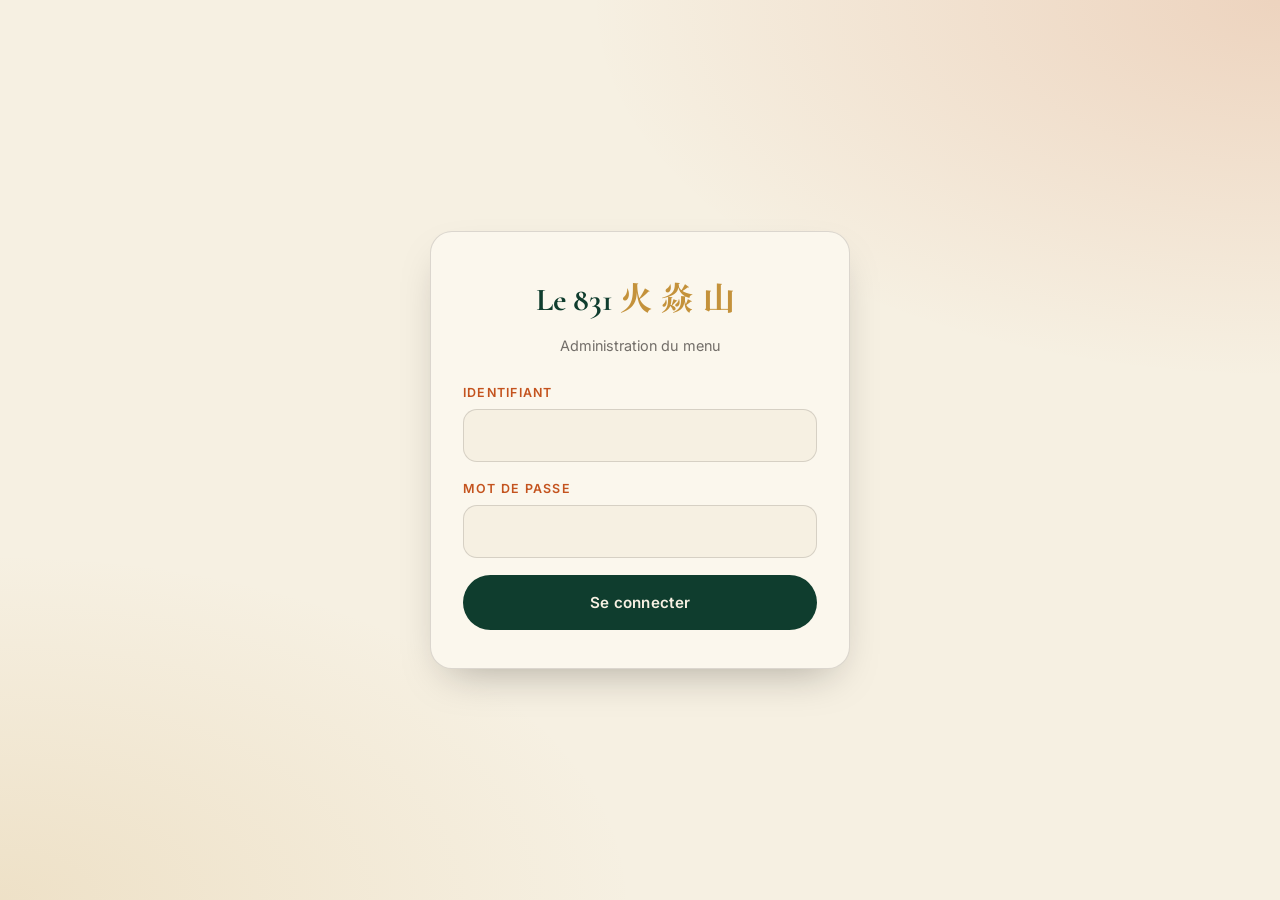
==== commit 54bbdbe2: "Admin : écran de login/MDP à l'entrée (POST /api/login), remplace le token à la sauvegarde - server." ====
--- a/admin.html
+++ b/admin.html
@@ -345,9 +345,30 @@
     .btn-danger { background: var(--ember); color: var(--ivory); }
     .btn-danger:hover { background: var(--clay); }
     .btn-sm { padding: 0.5rem 1rem; font-size: 0.85rem; }
+
+    @media (max-width: 520px) {
+      .item { gap: 0.5rem; }
+      .item-actions { flex-direction: column; align-items: flex-end; gap: 0.32rem; }
+    }
   </style>
 </head>
 <body>
+
+  <!-- ============ Écran de connexion ============ -->
+  <div id="login-screen" class="login">
+    <div class="login-card">
+      <h1>Le 831 <span class="zh">火焱山</span></h1>
+      <p class="login-sub" data-i18n="login.title">Administration du menu</p>
+      <form id="login-form">
+        <label for="login-username" data-i18n="login.username">Identifiant</label>
+        <input id="login-username" type="text" autocomplete="username" required>
+        <label for="login-password" data-i18n="login.password">Mot de passe</label>
+        <input id="login-password" type="password" autocomplete="current-password" required>
+        <p id="login-error" class="err" hidden></p>
+        <button type="submit" class="btn btn-solid" data-i18n="login.submit">Se connecter</button>
+      </form>
+    </div>
+  </div>
 
   <!-- ============ Application ============ -->
   <div id="app" hidden>
@@ -508,28 +529,6 @@
         </footer>
       </div>
     </div>
-
-    <!-- Token administrateur -->
-    <div id="token-modal" class="overlay" role="dialog" aria-modal="true" hidden>
-      <div class="modal" style="max-width: 460px;">
-        <header class="modal-head">
-          <h2 data-i18n="token.title">Token administrateur</h2>
-          <button type="button" class="icon-btn" data-close-token title="Fermer" data-i18n-attr="title:common.close">✕</button>
-        </header>
-        <div class="modal-body">
-          <p class="hint" data-i18n="token.hint">Saisissez le mot de passe d'administration pour publier vos modifications. Il n'est conservé que pour cette session.</p>
-          <fieldset class="fieldset">
-            <legend data-i18n="field.password">Mot de passe</legend>
-            <label><input id="token-input" type="password" autocomplete="current-password"></label>
-          </fieldset>
-          <p id="token-error" class="err" hidden></p>
-        </div>
-        <footer class="modal-foot">
-          <button type="button" class="btn btn-line" data-close-token data-i18n="btn.cancel">Annuler</button>
-          <button type="button" class="btn btn-solid" id="btn-token-save" data-i18n="btn.validate">Valider</button>
-        </footer>
-      </div>
-    </div>
   </div>
 
   <div id="toast" class="toast" role="status" aria-live="polite"></div>
@@ -550,6 +549,11 @@
     const I18N_ADMIN = {
       fr: {
         title: "Administration du menu — Le 831",
+        "login.title": "Administration du menu",
+        "login.username": "Identifiant",
+        "login.password": "Mot de passe",
+        "login.submit": "Se connecter",
+        "login.error": "Identifiants invalides.",
         "brand.admin": "Administration",
         "note.publish": "Les modifications sont publiées immédiatement sur le site.",
         "btn.save": "Enregistrer",
@@ -658,6 +662,11 @@
       },
       en: {
         title: "Menu Administration — Le 831",
+        "login.title": "Menu administration",
+        "login.username": "Username",
+        "login.password": "Password",
+        "login.submit": "Sign in",
+        "login.error": "Invalid credentials.",
         "brand.admin": "Administration",
         "note.publish": "Changes are published immediately on the website.",
         "btn.save": "Save",
@@ -766,6 +775,11 @@
       },
       cn: {
         title: "菜单管理 — 火焱山 Le 831",
+        "login.title": "菜单管理",
+        "login.username": "用户名",
+        "login.password": "密码",
+        "login.submit": "登录",
+        "login.error": "用户名或密码错误。",
         "brand.admin": "管理",
         "note.publish": "修改会立即发布到网站。",
         "btn.save": "保存",
@@ -874,6 +888,11 @@
       },
       ar: {
         title: "إدارة القائمة — Le 831",
+        "login.title": "إدارة القائمة",
+        "login.username": "اسم المستخدم",
+        "login.password": "كلمة المرور",
+        "login.submit": "تسجيل الدخول",
+        "login.error": "بيانات الدخول غير صالحة.",
         "brand.admin": "الإدارة",
         "note.publish": "تُنشر التعديلات فورًا على الموقع.",
         "btn.save": "حفظ",
@@ -1672,23 +1691,57 @@
     function setToken(t) {
       try { sessionStorage.setItem(TOKEN_KEY, t); } catch (e) {}
     }
-    var tokenResolve = null;
-    function openTokenModal(onSubmit) {
-      $("token-input").value = getToken();
-      $("token-error").hidden = true;
-      tokenResolve = onSubmit;
-      $("token-modal").hidden = false;
-      $("token-input").focus();
-    }
-    $("btn-token-save").addEventListener("click", function () {
-      var v = $("token-input").value.trim();
-      if (!v) { $("token-error").textContent = t("token.required"); $("token-error").hidden = false; return; }
-      setToken(v);
-      $("token-modal").hidden = true;
-      if (tokenResolve) { var cb = tokenResolve; tokenResolve = null; cb(); }
-    });
-    document.querySelectorAll("[data-close-token]").forEach(function (b) {
-      b.addEventListener("click", function () { $("token-modal").hidden = true; tokenResolve = null; });
+
+    /* ---------- Connexion (login / mot de passe) ---------- */
+    function showLogin() {
+      setToken("");
+      elApp.hidden = true;
+      $("login-error").hidden = true;
+      $("login-password").value = "";
+      $("login-screen").hidden = false;
+      $("login-username").focus();
+    }
+    function showApp() {
+      $("login-screen").hidden = true;
+      elApp.hidden = false;
+      if (state) render();
+    }
+    function doLogin(username, password) {
+      $("login-error").hidden = true;
+      fetch("/api/login", {
+        method: "POST",
+        headers: { "Content-Type": "application/json" },
+        body: JSON.stringify({ username: username, password: password })
+      })
+        .then(function (res) {
+          return res.json().catch(function () { return {}; }).then(function (body) {
+            return { ok: res.ok, status: res.status, body: body };
+          });
+        })
+        .then(function (r) {
+          if (r.ok && r.body && r.body.token) {
+            setToken(r.body.token);
+            showApp();
+          } else {
+            $("login-error").textContent = t("login.error");
+            $("login-error").hidden = false;
+          }
+        })
+        .catch(function () {
+          $("login-error").textContent = t("login.error");
+          $("login-error").hidden = false;
+        });
+    }
+    $("login-form").addEventListener("submit", function (e) {
+      e.preventDefault();
+      var u = $("login-username").value.trim();
+      var p = $("login-password").value;
+      if (!u || !p) {
+        $("login-error").textContent = t("login.error");
+        $("login-error").hidden = false;
+        return;
+      }
+      doLogin(u, p);
     });
 
     function doSaveToServer(token) {
@@ -1713,8 +1766,7 @@
             updateStatus(t("status.error") + " : " + msg, true);
             toast(t("status.error") + " : " + msg);
             if (r.status === 401) {
-              setToken("");
-              openTokenModal(function () { saveToServer(); });
+              showLogin();
             }
           }
         })
@@ -1724,14 +1776,11 @@
         });
     }
     function saveToServer() {
-      var token = getToken();
-      if (!token) { openTokenModal(function () { saveToServer(); }); return; }
-      doSaveToServer(token);
+      doSaveToServer(getToken());
     }
     $("btn-save").addEventListener("click", saveToServer);
     $("btn-logout").addEventListener("click", function () {
-      try { sessionStorage.removeItem(TOKEN_KEY); } catch (e) {}
-      toast(t("toast.tokenCleared"));
+      showLogin();
     });
 
     /* ---------- Fermeture des overlays (fond + Échap) ---------- */
@@ -1746,7 +1795,6 @@
       if (!$("cat-editor").hidden) closeCatEditor();
       if (!$("gallery-picker").hidden) $("gallery-picker").hidden = true;
       if (!$("import-panel").hidden) $("import-panel").hidden = true;
-      if (!$("token-modal").hidden) { $("token-modal").hidden = true; tokenResolve = null; }
     });
 
     /* ---------- Langue ---------- */
@@ -1821,8 +1869,7 @@
       applyAdminLang(lang);
       loadServerMenu().then(function () {
         state = deepClone(serverDefault);
-        elApp.hidden = false;
-        render();
+        if (!elApp.hidden) render();
       });
     }
     init();
